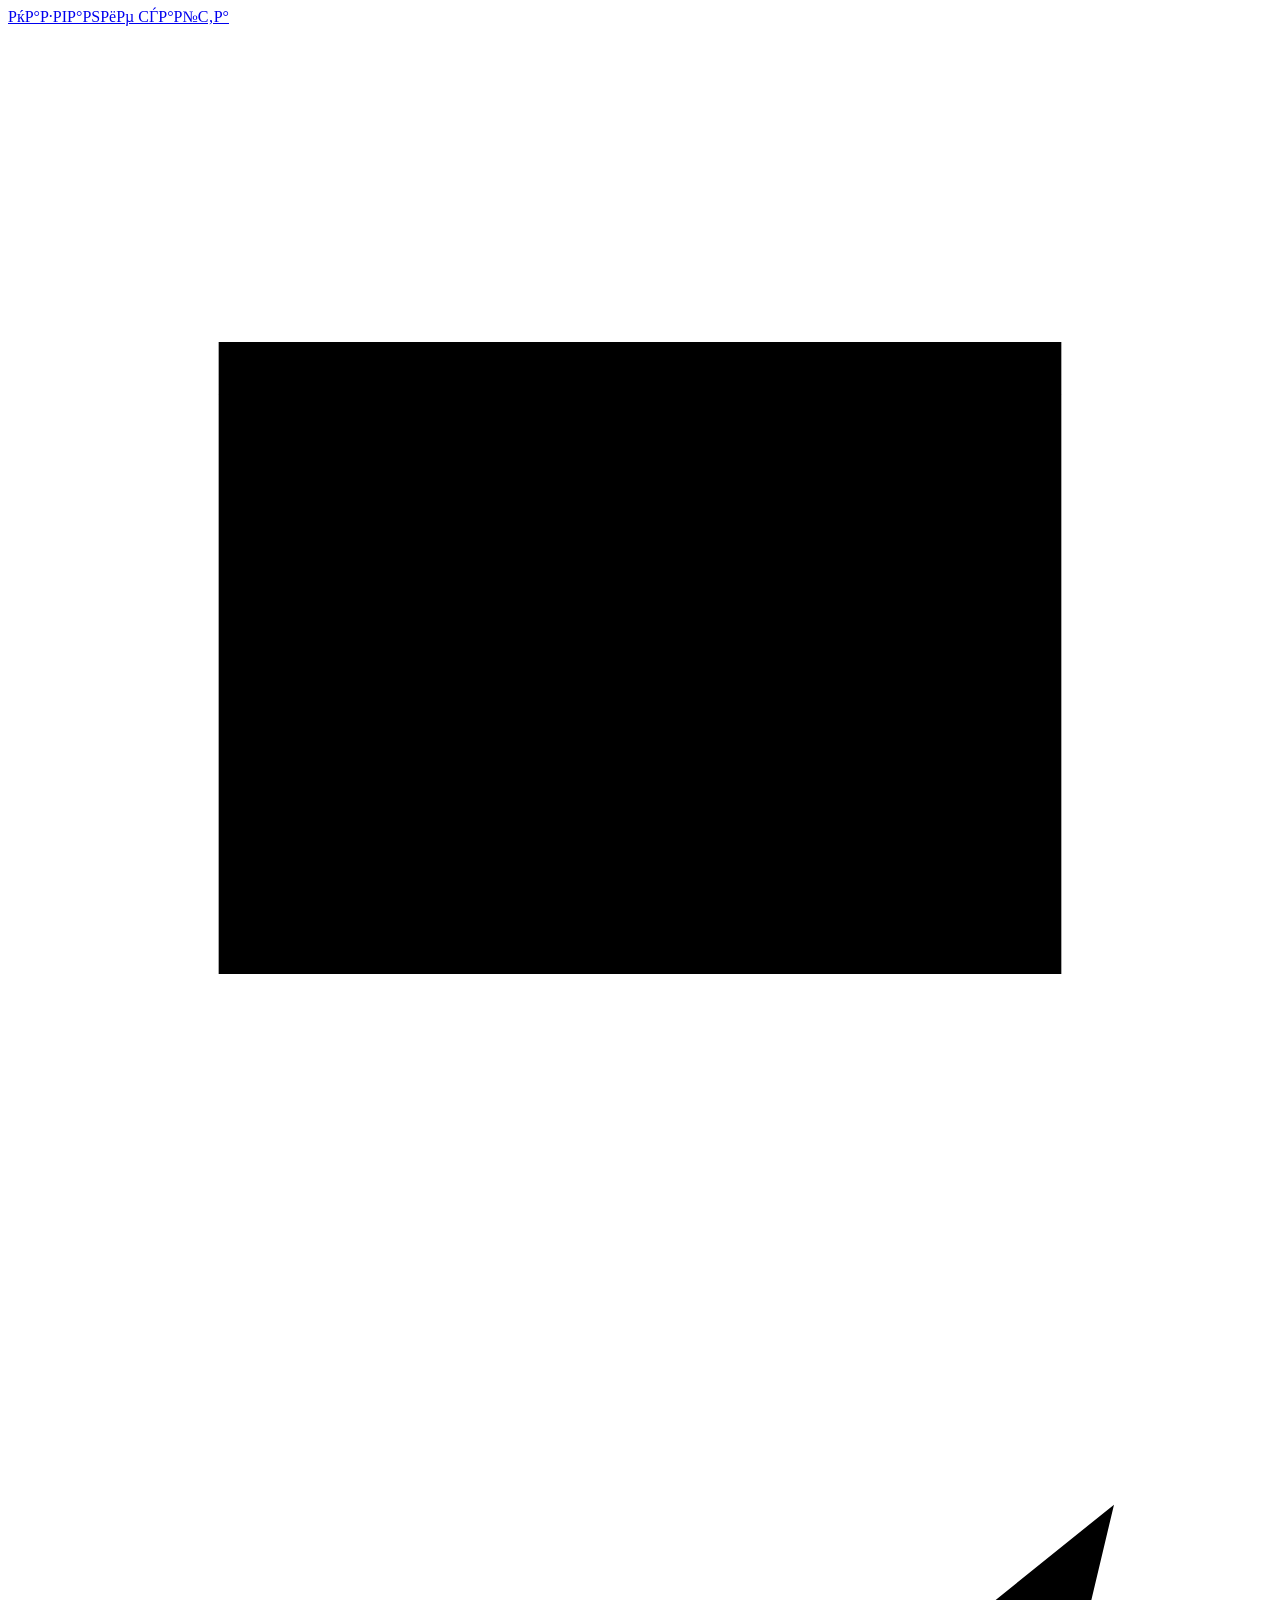
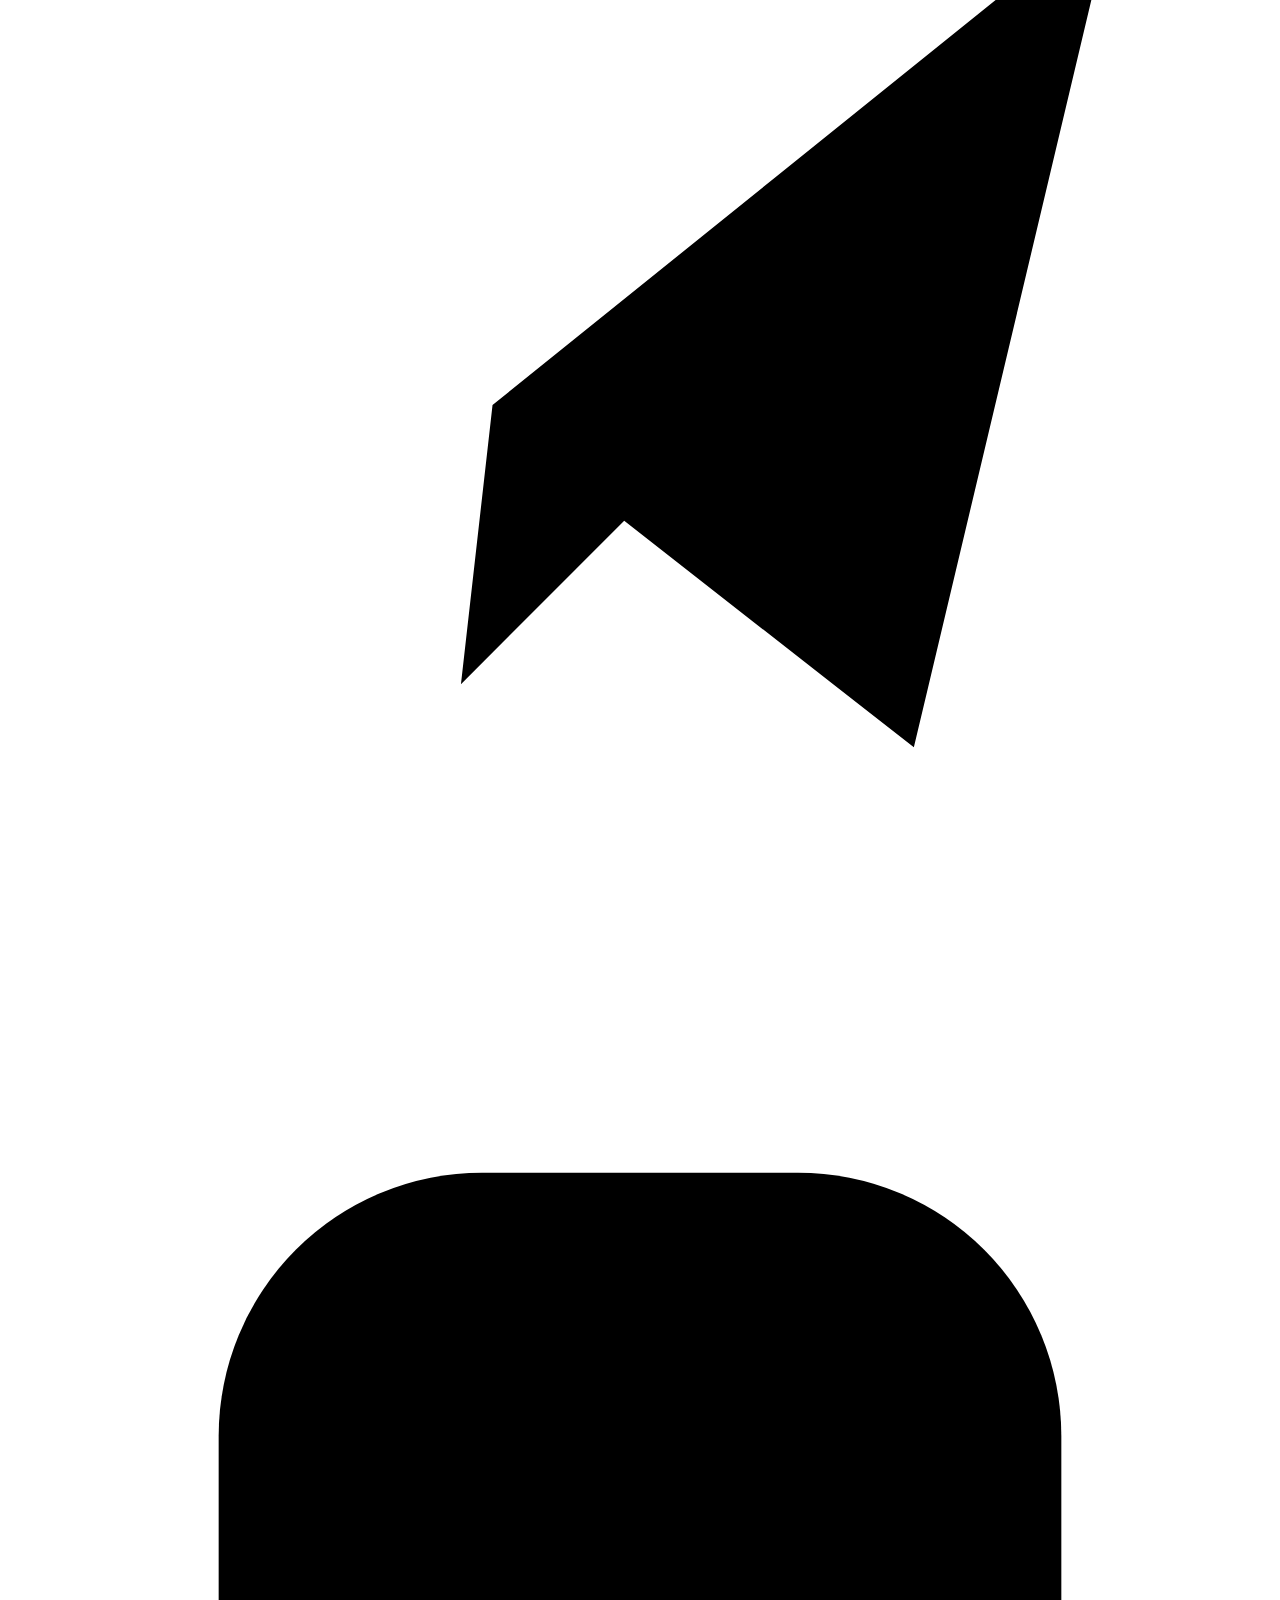
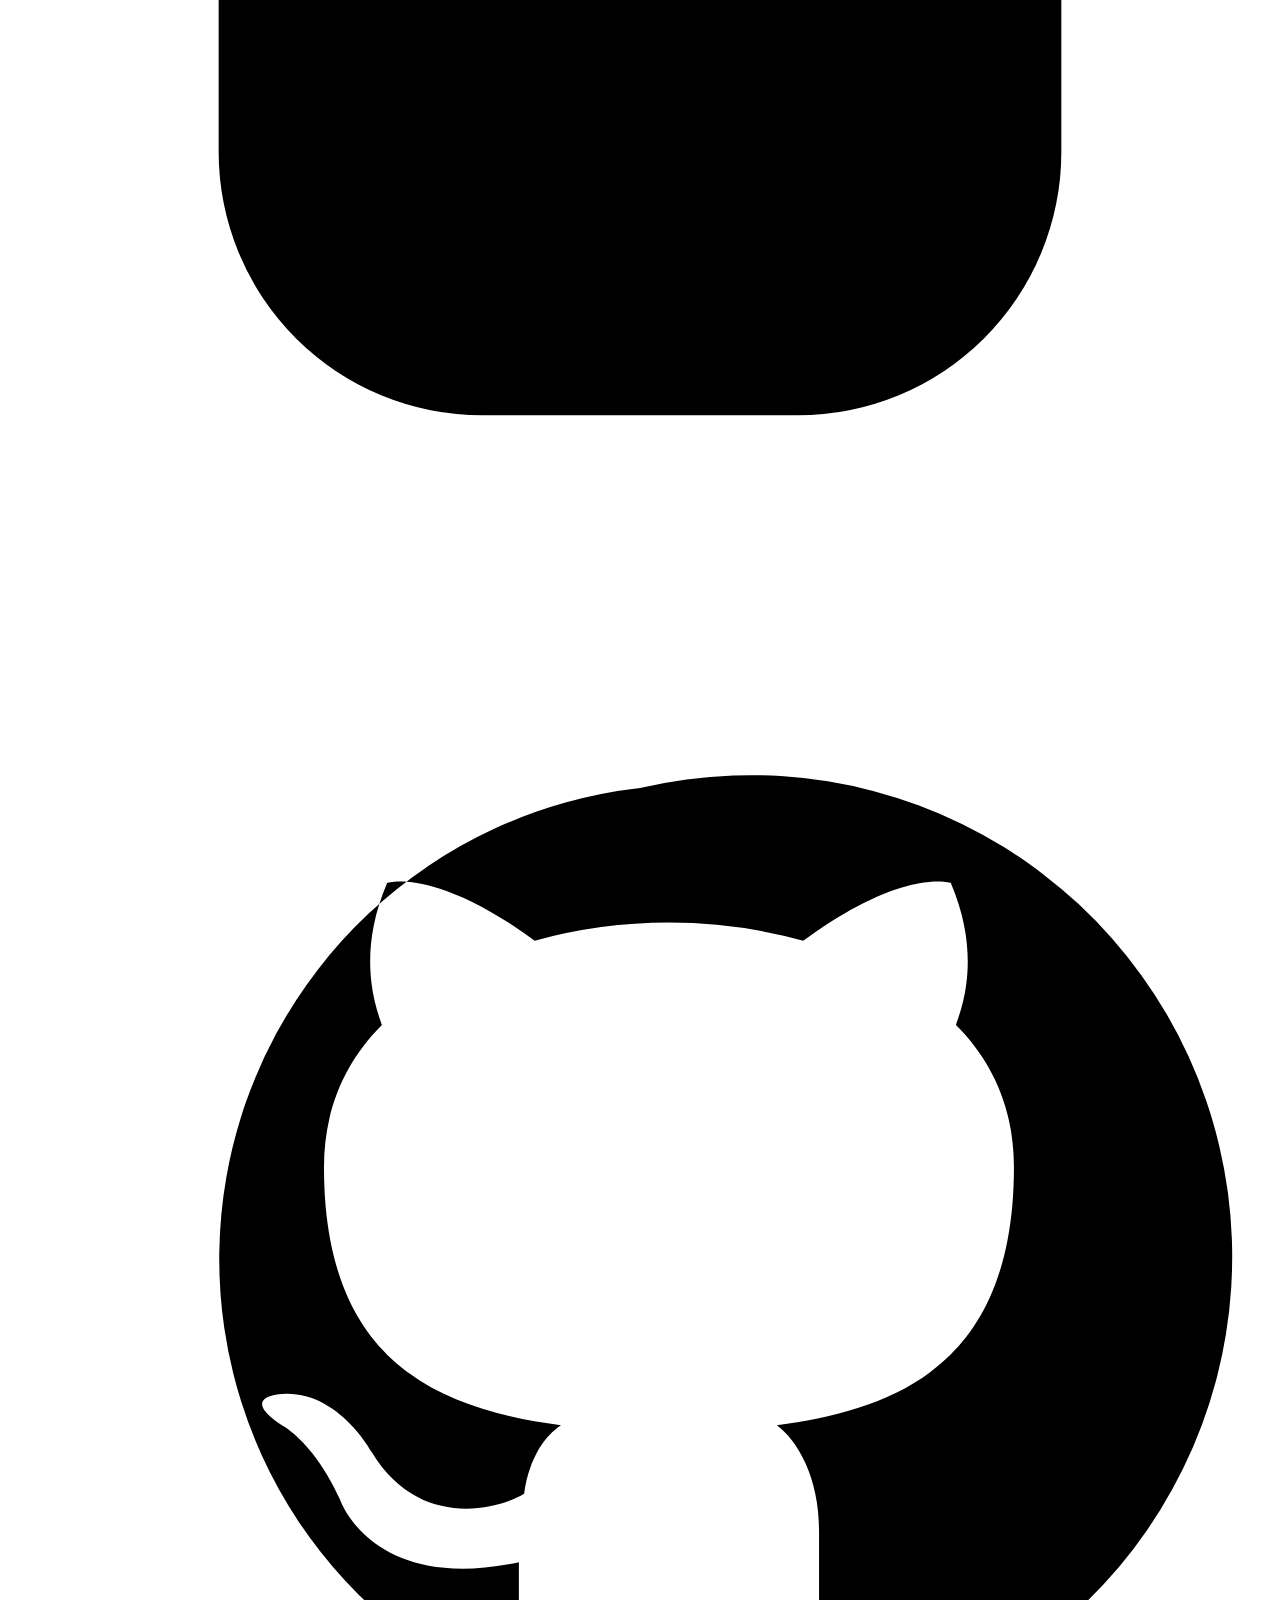
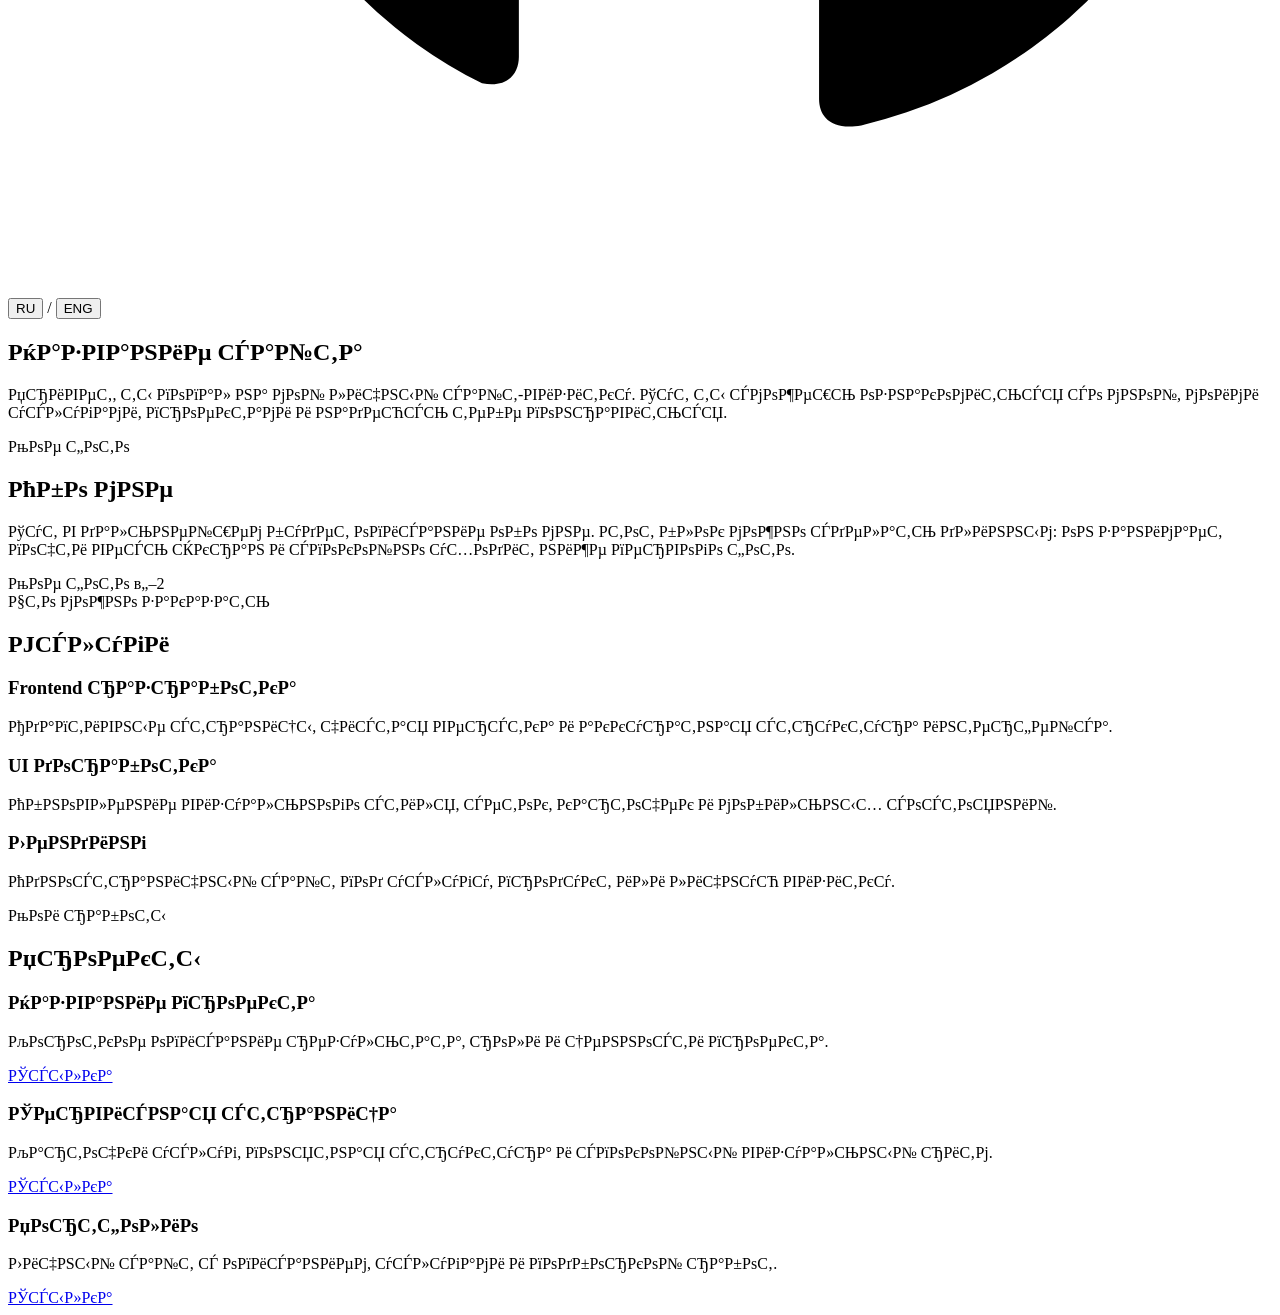
==== app/templates/index.html @ 8ba648c1 "Start creating frontend" ====
﻿<!doctype html>
<html lang="ru">
  <head>
    <meta charset="UTF-8" />
    <meta name="viewport" content="width=device-width, initial-scale=1.0" />
    <title>РќР°Р·РІР°РЅРёРµ СЃР°Р№С‚Р°</title>
    <link rel="stylesheet" href="/static/css/style.css" />
  </head>
  <body>
    <header class="site-header" aria-label="Р’РµСЂС…РЅСЏСЏ РїР°РЅРµР»СЊ">
      <a class="site-name" href="#intro" data-i18n="brand" aria-label="РќР° РЅР°С‡Р°Р»Рѕ СЃС‚СЂР°РЅРёС†С‹">РќР°Р·РІР°РЅРёРµ СЃР°Р№С‚Р°</a>

      <nav class="social-nav" aria-label="РљРѕРЅС‚Р°РєС‚С‹">
        <a class="social-link" href="mailto:yourmail@gmail.com" aria-label="РџРѕС‡С‚Р°">
          <svg viewBox="0 0 24 24" aria-hidden="true">
            <path d="M4 6h16v12H4z" />
            <path d="m4 7 8 6 8-6" />
          </svg>
        </a>
        <a class="social-link" href="https://t.me/" target="_blank" rel="noreferrer" aria-label="Telegram">
          <svg viewBox="0 0 24 24" aria-hidden="true">
            <path d="m21 4-3.8 16-5.5-4.3-3.1 3.1.6-5.3L21 4Z" />
            <path d="m9.2 13.5 7.4-5.8" />
          </svg>
        </a>
        <a class="social-link" href="https://instagram.com/" target="_blank" rel="noreferrer" aria-label="Instagram">
          <svg viewBox="0 0 24 24" aria-hidden="true">
            <rect x="4" y="4" width="16" height="16" rx="5" />
            <circle cx="12" cy="12" r="3.5" />
            <circle cx="17" cy="7" r="0.8" />
          </svg>
        </a>
        <a class="social-link" href="https://github.com/" target="_blank" rel="noreferrer" aria-label="GitHub">
          <svg viewBox="0 0 24 24" aria-hidden="true">
            <path d="M12 3a9 9 0 0 0-3 17c.5.1.7-.2.7-.5v-1.8c-2.8.6-3.4-1.2-3.4-1.2-.5-1.1-1.1-1.4-1.1-1.4-.9-.6.1-.6.1-.6 1 0 1.6 1.1 1.6 1.1.9 1.5 2.4 1.1 2.9.8.1-.7.4-1.1.7-1.3-2.2-.3-4.5-1.1-4.5-4.9 0-1.1.4-2 1.1-2.7-.1-.3-.5-1.3.1-2.7 0 0 .9-.3 2.8 1.1a9.6 9.6 0 0 1 5.1 0c1.9-1.4 2.8-1.1 2.8-1.1.6 1.4.2 2.4.1 2.7.7.7 1.1 1.6 1.1 2.7 0 3.8-2.3 4.6-4.5 4.9.4.3.8 1 .8 2v3.2c0 .3.2.6.8.5A9 9 0 0 0 12 3Z" />
          </svg>
        </a>
      </nav>

      <div class="lang-switcher" aria-label="РџРµСЂРµРєР»СЋС‡Р°С‚РµР»СЊ СЏР·С‹РєР°">
        <button class="lang-button is-active" type="button" data-lang="ru">RU</button>
        <span aria-hidden="true">/</span>
        <button class="lang-button" type="button" data-lang="en">ENG</button>
      </div>
    </header>

    <main>
      <section class="intro-section" id="intro">
        <div class="intro-inner">
          <h1 class="intro-title" data-i18n="brand">РќР°Р·РІР°РЅРёРµ СЃР°Р№С‚Р°</h1>
          <p class="intro-text" data-i18n="introText">
            РџСЂРёРІРµС‚, С‚С‹ РїРѕРїР°Р» РЅР° РјРѕР№ Р»РёС‡РЅС‹Р№ СЃР°Р№С‚-РІРёР·РёС‚РєСѓ. РўСѓС‚ С‚С‹ СЃРјРѕР¶РµС€СЊ РѕР·РЅР°РєРѕРјРёС‚СЊСЃСЏ СЃРѕ РјРЅРѕР№,
            РјРѕРёРјРё СѓСЃР»СѓРіР°РјРё, РїСЂРѕРµРєС‚Р°РјРё Рё РЅР°РґРµСЋСЃСЊ С‚РµР±Рµ РїРѕРЅСЂР°РІРёС‚СЊСЃСЏ.
          </p>
        </div>
      </section>

      <section class="about-section" id="about">
        <div class="photo-panel photo-panel-primary">
          <span data-i18n="photoOne">РњРѕРµ С„РѕС‚Рѕ</span>
        </div>

        <article class="about-copy">
          <h2 data-i18n="aboutTitle">РћР±Рѕ РјРЅРµ</h2>
          <p data-i18n="aboutText">РўСѓС‚ РІ РґР°Р»СЊРЅРµР№С€РµРј Р±СѓРґРµС‚ РѕРїРёСЃР°РЅРёРµ РѕР±Рѕ РјРЅРµ. Р­С‚РѕС‚ Р±Р»РѕРє РјРѕР¶РЅРѕ СЃРґРµР»Р°С‚СЊ РґР»РёРЅРЅС‹Рј: РѕРЅ Р·Р°РЅРёРјР°РµС‚ РїРѕС‡С‚Рё РІРµСЃСЊ СЌРєСЂР°РЅ Рё СЃРїРѕРєРѕР№РЅРѕ СѓС…РѕРґРёС‚ РЅРёР¶Рµ РїРµСЂРІРѕРіРѕ С„РѕС‚Рѕ.</p>
        </article>

        <div class="photo-panel photo-panel-secondary">
          <span data-i18n="photoTwo">РњРѕРµ С„РѕС‚Рѕ в„–2</span>
        </div>
      </section>

      <section class="work-section" id="services">
        <div class="section-heading">
          <span data-i18n="servicesKicker">Р§С‚Рѕ РјРѕР¶РЅРѕ Р·Р°РєР°Р·Р°С‚СЊ</span>
          <h2 data-i18n="servicesTitle">РЈСЃР»СѓРіРё</h2>
        </div>

        <div class="soft-grid">
          <article class="soft-card">
            <h3 data-i18n="serviceOneTitle">Frontend СЂР°Р·СЂР°Р±РѕС‚РєР°</h3>
            <p data-i18n="serviceOneText">РђРґР°РїС‚РёРІРЅС‹Рµ СЃС‚СЂР°РЅРёС†С‹, С‡РёСЃС‚Р°СЏ РІРµСЂСЃС‚РєР° Рё Р°РєРєСѓСЂР°С‚РЅР°СЏ СЃС‚СЂСѓРєС‚СѓСЂР° РёРЅС‚РµСЂС„РµР№СЃР°.</p>
          </article>
          <article class="soft-card">
            <h3 data-i18n="serviceTwoTitle">UI РґРѕСЂР°Р±РѕС‚РєР°</h3>
            <p data-i18n="serviceTwoText">РћР±РЅРѕРІР»РµРЅРёРµ РІРёР·СѓР°Р»СЊРЅРѕРіРѕ СЃС‚РёР»СЏ, СЃРµС‚РѕРє, РєР°СЂС‚РѕС‡РµРє Рё РјРѕР±РёР»СЊРЅС‹С… СЃРѕСЃС‚РѕСЏРЅРёР№.</p>
          </article>
          <article class="soft-card">
            <h3 data-i18n="serviceThreeTitle">Р›РµРЅРґРёРЅРі</h3>
            <p data-i18n="serviceThreeText">РћРґРЅРѕСЃС‚СЂР°РЅРёС‡РЅС‹Р№ СЃР°Р№С‚ РїРѕРґ СѓСЃР»СѓРіСѓ, РїСЂРѕРґСѓРєС‚ РёР»Рё Р»РёС‡РЅСѓСЋ РІРёР·РёС‚РєСѓ.</p>
          </article>
        </div>
      </section>

      <section class="work-section" id="projects">
        <div class="section-heading">
          <span data-i18n="projectsKicker">РњРѕРё СЂР°Р±РѕС‚С‹</span>
          <h2 data-i18n="projectsTitle">РџСЂРѕРµРєС‚С‹</h2>
        </div>

        <div class="soft-grid projects-grid">
          <article class="soft-card project-card">
            <h3 data-i18n="projectOneTitle">РќР°Р·РІР°РЅРёРµ РїСЂРѕРµРєС‚Р°</h3>
            <p data-i18n="projectOneText">РљРѕСЂРѕС‚РєРѕРµ РѕРїРёСЃР°РЅРёРµ СЂРµР·СѓР»СЊС‚Р°С‚Р°, СЂРѕР»Рё Рё С†РµРЅРЅРѕСЃС‚Рё РїСЂРѕРµРєС‚Р°.</p>
            <a href="#" data-i18n="projectLink">РЎСЃС‹Р»РєР°</a>
          </article>
          <article class="soft-card project-card">
            <h3 data-i18n="projectTwoTitle">РЎРµСЂРІРёСЃРЅР°СЏ СЃС‚СЂР°РЅРёС†Р°</h3>
            <p data-i18n="projectTwoText">РљР°СЂС‚РѕС‡РєРё СѓСЃР»СѓРі, РїРѕРЅСЏС‚РЅР°СЏ СЃС‚СЂСѓРєС‚СѓСЂР° Рё СЃРїРѕРєРѕР№РЅС‹Р№ РІРёР·СѓР°Р»СЊРЅС‹Р№ СЂРёС‚Рј.</p>
            <a href="#" data-i18n="projectLink">РЎСЃС‹Р»РєР°</a>
          </article>
          <article class="soft-card project-card">
            <h3 data-i18n="projectThreeTitle">РџРѕСЂС‚С„РѕР»РёРѕ</h3>
            <p data-i18n="projectThreeText">Р›РёС‡РЅС‹Р№ СЃР°Р№С‚ СЃ РѕРїРёСЃР°РЅРёРµРј, СѓСЃР»СѓРіР°РјРё Рё РїРѕРґР±РѕСЂРєРѕР№ СЂР°Р±РѕС‚.</p>
            <a href="#" data-i18n="projectLink">РЎСЃС‹Р»РєР°</a>
          </article>
        </div>
      </section>
    </main>

    <script src="/static/js/main.js"></script>
  </body>
</html>
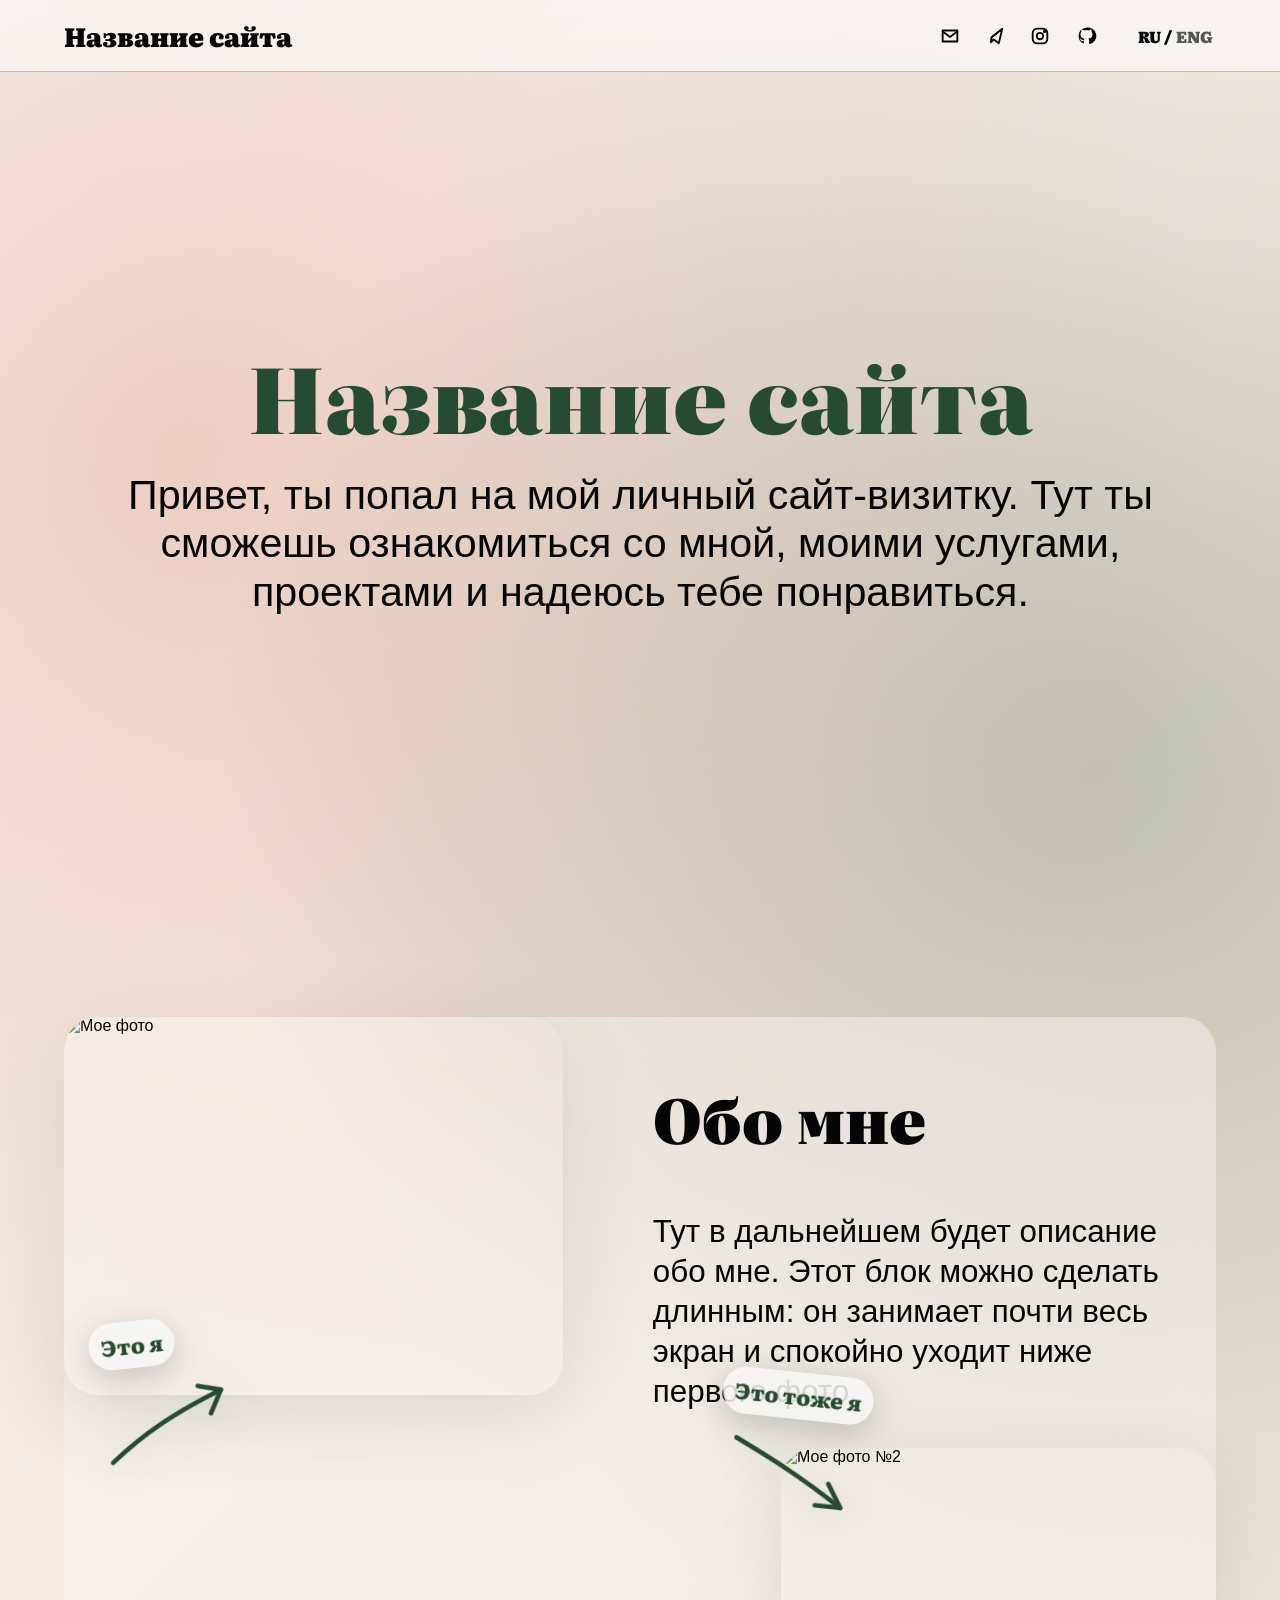
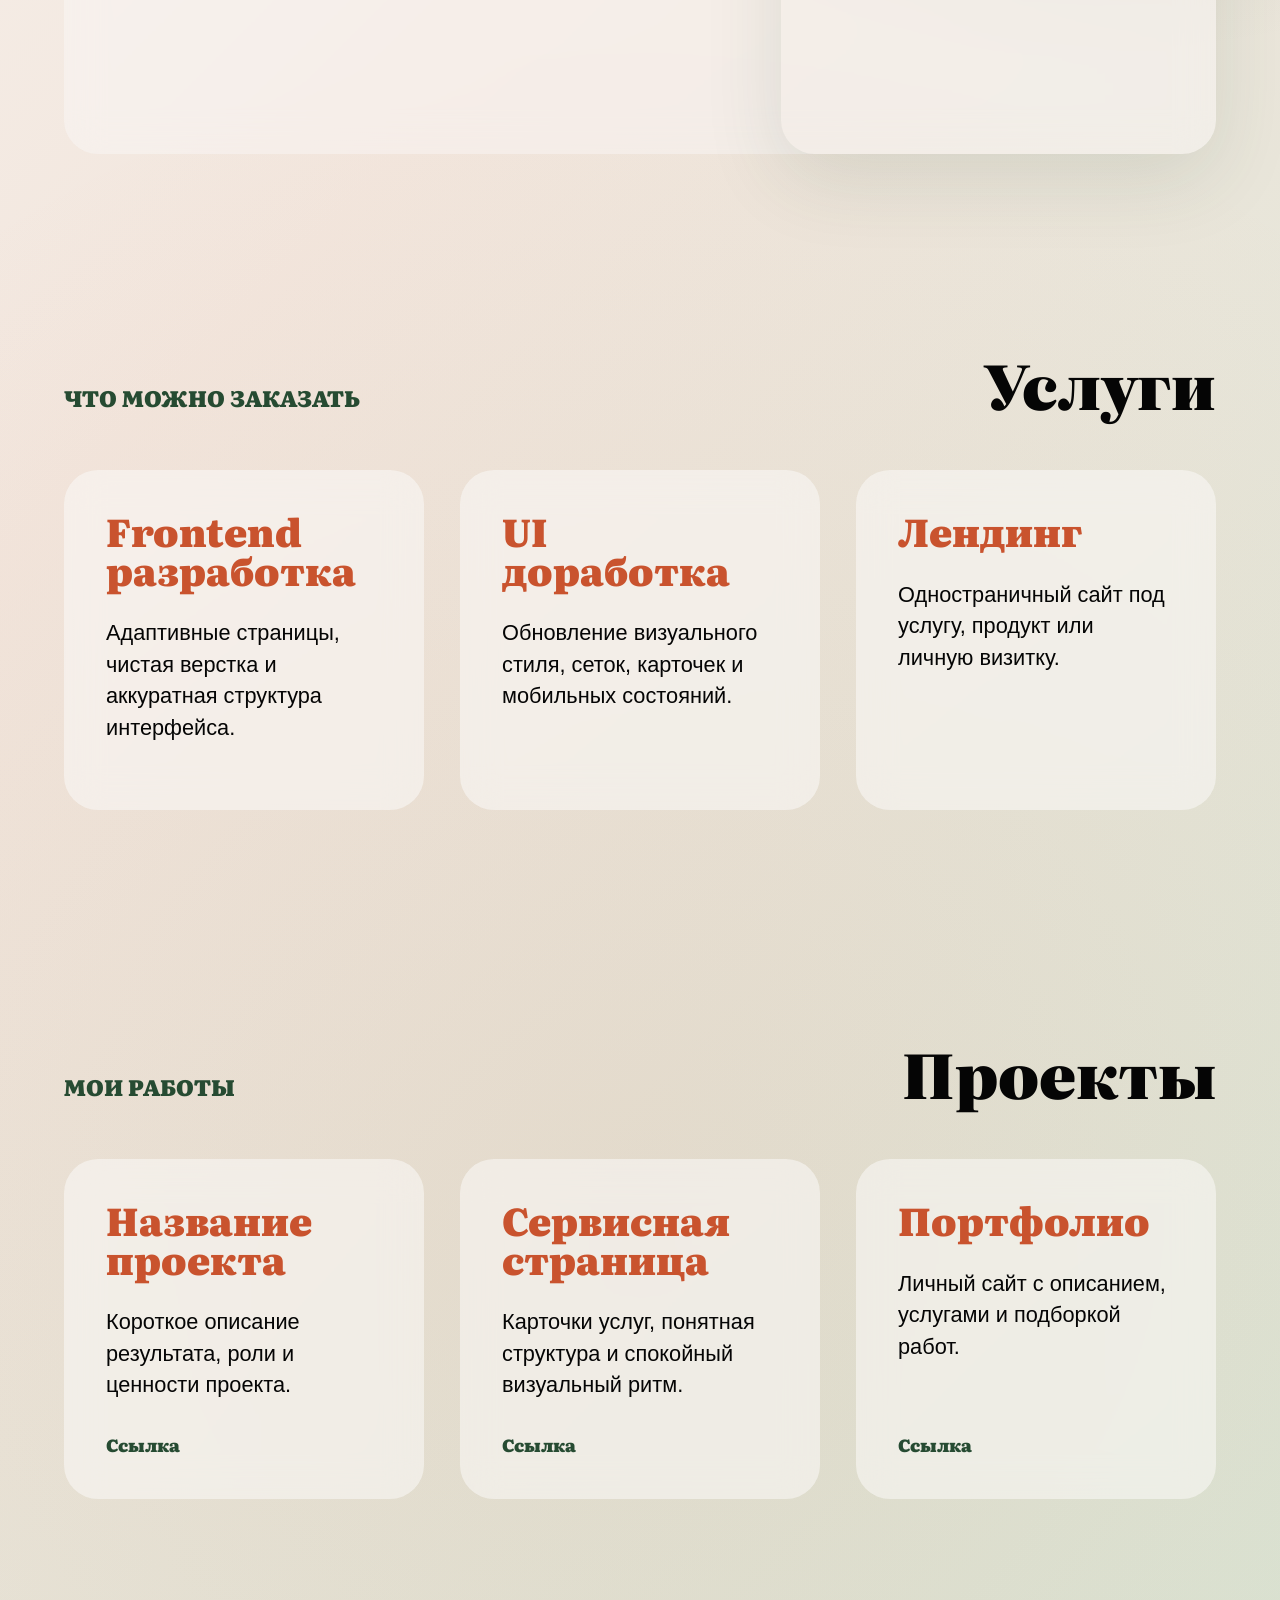
==== commit f27f274a: "create second part of frontend" ====
--- a/app/templates/index.html
+++ b/app/templates/index.html
@@ -3,41 +3,48 @@
   <head>
     <meta charset="UTF-8" />
     <meta name="viewport" content="width=device-width, initial-scale=1.0" />
-    <title>РќР°Р·РІР°РЅРёРµ СЃР°Р№С‚Р°</title>
-    <link rel="stylesheet" href="/static/css/style.css" />
+    <title>Название сайта</title>
+    <link rel="preconnect" href="https://fonts.googleapis.com" />
+    <link rel="preconnect" href="https://fonts.gstatic.com" crossorigin />
+    <link
+      href="https://fonts.googleapis.com/css2?family=Literata:opsz,wght@7..72,600;7..72,700;7..72,800&family=Manrope:wght@400;500;600;700&display=swap"
+      rel="stylesheet"
+    />
+    <link rel="stylesheet" href="../static/css/style.css?v=13" />
   </head>
   <body>
-    <header class="site-header" aria-label="Р’РµСЂС…РЅСЏСЏ РїР°РЅРµР»СЊ">
-      <a class="site-name" href="#intro" data-i18n="brand" aria-label="РќР° РЅР°С‡Р°Р»Рѕ СЃС‚СЂР°РЅРёС†С‹">РќР°Р·РІР°РЅРёРµ СЃР°Р№С‚Р°</a>
+    <header class="site-header" aria-label="Верхняя панель">
+      <a class="site-name" href="#intro" data-i18n="brand" aria-label="На начало страницы">Название сайта</a>
 
-      <nav class="social-nav" aria-label="РљРѕРЅС‚Р°РєС‚С‹">
-        <a class="social-link" href="mailto:yourmail@gmail.com" aria-label="РџРѕС‡С‚Р°">
+      <nav class="social-nav" aria-label="Контакты">
+        <button class="social-link email-trigger" type="button" data-email="r.bondar29@gmail.com" aria-label="Показать почту">
           <svg viewBox="0 0 24 24" aria-hidden="true">
             <path d="M4 6h16v12H4z" />
             <path d="m4 7 8 6 8-6" />
           </svg>
-        </a>
-        <a class="social-link" href="https://t.me/" target="_blank" rel="noreferrer" aria-label="Telegram">
+          <span class="email-popover" role="status" aria-live="polite">r.bondar29@gmail.com</span>
+        </button>
+        <a class="social-link" href="https://t.me/Dayyaog" target="_blank" rel="noreferrer" aria-label="Telegram">
           <svg viewBox="0 0 24 24" aria-hidden="true">
             <path d="m21 4-3.8 16-5.5-4.3-3.1 3.1.6-5.3L21 4Z" />
             <path d="m9.2 13.5 7.4-5.8" />
           </svg>
         </a>
-        <a class="social-link" href="https://instagram.com/" target="_blank" rel="noreferrer" aria-label="Instagram">
+        <a class="social-link" href="https://www.instagram.com/dayyaog/" target="_blank" rel="noreferrer" aria-label="Instagram">
           <svg viewBox="0 0 24 24" aria-hidden="true">
             <rect x="4" y="4" width="16" height="16" rx="5" />
             <circle cx="12" cy="12" r="3.5" />
             <circle cx="17" cy="7" r="0.8" />
           </svg>
         </a>
-        <a class="social-link" href="https://github.com/" target="_blank" rel="noreferrer" aria-label="GitHub">
+        <a class="social-link" href="https://github.com/Cloudy32" target="_blank" rel="noreferrer" aria-label="GitHub">
           <svg viewBox="0 0 24 24" aria-hidden="true">
             <path d="M12 3a9 9 0 0 0-3 17c.5.1.7-.2.7-.5v-1.8c-2.8.6-3.4-1.2-3.4-1.2-.5-1.1-1.1-1.4-1.1-1.4-.9-.6.1-.6.1-.6 1 0 1.6 1.1 1.6 1.1.9 1.5 2.4 1.1 2.9.8.1-.7.4-1.1.7-1.3-2.2-.3-4.5-1.1-4.5-4.9 0-1.1.4-2 1.1-2.7-.1-.3-.5-1.3.1-2.7 0 0 .9-.3 2.8 1.1a9.6 9.6 0 0 1 5.1 0c1.9-1.4 2.8-1.1 2.8-1.1.6 1.4.2 2.4.1 2.7.7.7 1.1 1.6 1.1 2.7 0 3.8-2.3 4.6-4.5 4.9.4.3.8 1 .8 2v3.2c0 .3.2.6.8.5A9 9 0 0 0 12 3Z" />
           </svg>
         </a>
       </nav>
 
-      <div class="lang-switcher" aria-label="РџРµСЂРµРєР»СЋС‡Р°С‚РµР»СЊ СЏР·С‹РєР°">
+      <div class="lang-switcher" aria-label="Переключатель языка">
         <button class="lang-button is-active" type="button" data-lang="ru">RU</button>
         <span aria-hidden="true">/</span>
         <button class="lang-button" type="button" data-lang="en">ENG</button>
@@ -47,78 +54,96 @@
     <main>
       <section class="intro-section" id="intro">
         <div class="intro-inner">
-          <h1 class="intro-title" data-i18n="brand">РќР°Р·РІР°РЅРёРµ СЃР°Р№С‚Р°</h1>
+          <h1 class="intro-title" data-i18n="brand">Название сайта</h1>
           <p class="intro-text" data-i18n="introText">
-            РџСЂРёРІРµС‚, С‚С‹ РїРѕРїР°Р» РЅР° РјРѕР№ Р»РёС‡РЅС‹Р№ СЃР°Р№С‚-РІРёР·РёС‚РєСѓ. РўСѓС‚ С‚С‹ СЃРјРѕР¶РµС€СЊ РѕР·РЅР°РєРѕРјРёС‚СЊСЃСЏ СЃРѕ РјРЅРѕР№,
-            РјРѕРёРјРё СѓСЃР»СѓРіР°РјРё, РїСЂРѕРµРєС‚Р°РјРё Рё РЅР°РґРµСЋСЃСЊ С‚РµР±Рµ РїРѕРЅСЂР°РІРёС‚СЊСЃСЏ.
+            Привет, ты попал на мой личный сайт-визитку. Тут ты сможешь ознакомиться со мной,
+            моими услугами, проектами и надеюсь тебе понравиться.
           </p>
         </div>
       </section>
 
       <section class="about-section" id="about">
-        <div class="photo-panel photo-panel-primary">
-          <span data-i18n="photoOne">РњРѕРµ С„РѕС‚Рѕ</span>
+        <div class="photo-panel photo-panel-primary reveal-from-left">
+          <img src="../static/images/profile/my_photo_1.jpg" alt="Мое фото" />
+          <div class="photo-callout photo-callout-left" aria-hidden="true">
+            <span>Это я</span>
+            <svg viewBox="0 0 150 100">
+              <path d="M18 84C52 58 82 42 130 24" />
+              <path d="M130 24 108 18" />
+              <path d="M130 24 118 46" />
+            </svg>
+          </div>
         </div>
 
-        <article class="about-copy">
-          <h2 data-i18n="aboutTitle">РћР±Рѕ РјРЅРµ</h2>
-          <p data-i18n="aboutText">РўСѓС‚ РІ РґР°Р»СЊРЅРµР№С€РµРј Р±СѓРґРµС‚ РѕРїРёСЃР°РЅРёРµ РѕР±Рѕ РјРЅРµ. Р­С‚РѕС‚ Р±Р»РѕРє РјРѕР¶РЅРѕ СЃРґРµР»Р°С‚СЊ РґР»РёРЅРЅС‹Рј: РѕРЅ Р·Р°РЅРёРјР°РµС‚ РїРѕС‡С‚Рё РІРµСЃСЊ СЌРєСЂР°РЅ Рё СЃРїРѕРєРѕР№РЅРѕ СѓС…РѕРґРёС‚ РЅРёР¶Рµ РїРµСЂРІРѕРіРѕ С„РѕС‚Рѕ.</p>
+        <article class="about-copy reveal-from-right">
+          <h2 data-i18n="aboutTitle">Обо мне</h2>
+          <p data-i18n="aboutText">Тут в дальнейшем будет описание обо мне. Этот блок можно сделать длинным: он занимает почти весь экран и спокойно уходит ниже первого фото.</p>
         </article>
 
-        <div class="photo-panel photo-panel-secondary">
-          <span data-i18n="photoTwo">РњРѕРµ С„РѕС‚Рѕ в„–2</span>
+        <div class="photo-panel photo-panel-secondary reveal-from-left">
+          <img src="../static/images/profile/my_photo_2.jpg" alt="Мое фото №2" />
+          <div class="photo-callout photo-callout-right" aria-hidden="true">
+            <span>Это тоже я</span>
+            <svg viewBox="0 0 150 100">
+              <path d="M18 18C52 34 82 48 126 76" />
+              <path d="M126 76 101 76" />
+              <path d="M126 76 112 54" />
+            </svg>
+          </div>
         </div>
       </section>
 
       <section class="work-section" id="services">
         <div class="section-heading">
-          <span data-i18n="servicesKicker">Р§С‚Рѕ РјРѕР¶РЅРѕ Р·Р°РєР°Р·Р°С‚СЊ</span>
-          <h2 data-i18n="servicesTitle">РЈСЃР»СѓРіРё</h2>
+          <span data-i18n="servicesKicker">Что можно заказать</span>
+          <h2 data-i18n="servicesTitle">Услуги</h2>
         </div>
 
         <div class="soft-grid">
           <article class="soft-card">
-            <h3 data-i18n="serviceOneTitle">Frontend СЂР°Р·СЂР°Р±РѕС‚РєР°</h3>
-            <p data-i18n="serviceOneText">РђРґР°РїС‚РёРІРЅС‹Рµ СЃС‚СЂР°РЅРёС†С‹, С‡РёСЃС‚Р°СЏ РІРµСЂСЃС‚РєР° Рё Р°РєРєСѓСЂР°С‚РЅР°СЏ СЃС‚СЂСѓРєС‚СѓСЂР° РёРЅС‚РµСЂС„РµР№СЃР°.</p>
+            <h3 data-i18n="serviceOneTitle">Frontend разработка</h3>
+            <p data-i18n="serviceOneText">Адаптивные страницы, чистая верстка и аккуратная структура интерфейса.</p>
           </article>
           <article class="soft-card">
-            <h3 data-i18n="serviceTwoTitle">UI РґРѕСЂР°Р±РѕС‚РєР°</h3>
-            <p data-i18n="serviceTwoText">РћР±РЅРѕРІР»РµРЅРёРµ РІРёР·СѓР°Р»СЊРЅРѕРіРѕ СЃС‚РёР»СЏ, СЃРµС‚РѕРє, РєР°СЂС‚РѕС‡РµРє Рё РјРѕР±РёР»СЊРЅС‹С… СЃРѕСЃС‚РѕСЏРЅРёР№.</p>
+            <h3 data-i18n="serviceTwoTitle">UI доработка</h3>
+            <p data-i18n="serviceTwoText">Обновление визуального стиля, сеток, карточек и мобильных состояний.</p>
           </article>
           <article class="soft-card">
-            <h3 data-i18n="serviceThreeTitle">Р›РµРЅРґРёРЅРі</h3>
-            <p data-i18n="serviceThreeText">РћРґРЅРѕСЃС‚СЂР°РЅРёС‡РЅС‹Р№ СЃР°Р№С‚ РїРѕРґ СѓСЃР»СѓРіСѓ, РїСЂРѕРґСѓРєС‚ РёР»Рё Р»РёС‡РЅСѓСЋ РІРёР·РёС‚РєСѓ.</p>
+            <h3 data-i18n="serviceThreeTitle">Лендинг</h3>
+            <p data-i18n="serviceThreeText">Одностраничный сайт под услугу, продукт или личную визитку.</p>
           </article>
         </div>
       </section>
 
       <section class="work-section" id="projects">
         <div class="section-heading">
-          <span data-i18n="projectsKicker">РњРѕРё СЂР°Р±РѕС‚С‹</span>
-          <h2 data-i18n="projectsTitle">РџСЂРѕРµРєС‚С‹</h2>
+          <span data-i18n="projectsKicker">Мои работы</span>
+          <h2 data-i18n="projectsTitle">Проекты</h2>
         </div>
 
         <div class="soft-grid projects-grid">
           <article class="soft-card project-card">
-            <h3 data-i18n="projectOneTitle">РќР°Р·РІР°РЅРёРµ РїСЂРѕРµРєС‚Р°</h3>
-            <p data-i18n="projectOneText">РљРѕСЂРѕС‚РєРѕРµ РѕРїРёСЃР°РЅРёРµ СЂРµР·СѓР»СЊС‚Р°С‚Р°, СЂРѕР»Рё Рё С†РµРЅРЅРѕСЃС‚Рё РїСЂРѕРµРєС‚Р°.</p>
-            <a href="#" data-i18n="projectLink">РЎСЃС‹Р»РєР°</a>
+            <h3 data-i18n="projectOneTitle">Название проекта</h3>
+            <p data-i18n="projectOneText">Короткое описание результата, роли и ценности проекта.</p>
+            <a href="#" data-i18n="projectLink">Ссылка</a>
           </article>
           <article class="soft-card project-card">
-            <h3 data-i18n="projectTwoTitle">РЎРµСЂРІРёСЃРЅР°СЏ СЃС‚СЂР°РЅРёС†Р°</h3>
-            <p data-i18n="projectTwoText">РљР°СЂС‚РѕС‡РєРё СѓСЃР»СѓРі, РїРѕРЅСЏС‚РЅР°СЏ СЃС‚СЂСѓРєС‚СѓСЂР° Рё СЃРїРѕРєРѕР№РЅС‹Р№ РІРёР·СѓР°Р»СЊРЅС‹Р№ СЂРёС‚Рј.</p>
-            <a href="#" data-i18n="projectLink">РЎСЃС‹Р»РєР°</a>
+            <h3 data-i18n="projectTwoTitle">Сервисная страница</h3>
+            <p data-i18n="projectTwoText">Карточки услуг, понятная структура и спокойный визуальный ритм.</p>
+            <a href="#" data-i18n="projectLink">Ссылка</a>
           </article>
           <article class="soft-card project-card">
-            <h3 data-i18n="projectThreeTitle">РџРѕСЂС‚С„РѕР»РёРѕ</h3>
-            <p data-i18n="projectThreeText">Р›РёС‡РЅС‹Р№ СЃР°Р№С‚ СЃ РѕРїРёСЃР°РЅРёРµРј, СѓСЃР»СѓРіР°РјРё Рё РїРѕРґР±РѕСЂРєРѕР№ СЂР°Р±РѕС‚.</p>
-            <a href="#" data-i18n="projectLink">РЎСЃС‹Р»РєР°</a>
+            <h3 data-i18n="projectThreeTitle">Портфолио</h3>
+            <p data-i18n="projectThreeText">Личный сайт с описанием, услугами и подборкой работ.</p>
+            <a href="#" data-i18n="projectLink">Ссылка</a>
           </article>
         </div>
       </section>
     </main>
 
-    <script src="/static/js/main.js"></script>
+    <script src="../static/js/main.js?v=10"></script>
   </body>
 </html>
 
+
+
--- a/app/static/css/style.css
+++ b/app/static/css/style.css
@@ -0,0 +1,595 @@
+﻿:root {
+  --cream: #faf9f7;
+  --rust: #c9532e;
+  --green: #264b32;
+  --text: #050505;
+  --muted: rgba(5, 5, 5, 0.66);
+  --glass: rgba(250, 249, 247, 0.56);
+}
+
+@font-face {
+  font-family: "Literata";
+  src: local("Literata");
+  font-display: swap;
+}
+
+@font-face {
+  font-family: "Manrope";
+  src: local("Manrope");
+  font-display: swap;
+}
+
+* {
+  box-sizing: border-box;
+}
+
+html {
+  overflow-x: hidden;
+  scroll-behavior: smooth;
+}
+
+body {
+  margin: 0;
+  overflow-x: hidden;
+  min-width: 320px;
+  min-height: 100vh;
+  color: var(--text);
+  background:
+    radial-gradient(circle at 14% 14%, rgba(201, 83, 46, 0.23), transparent 35%),
+    radial-gradient(circle at 86% 24%, rgba(38, 75, 50, 0.25), transparent 33%),
+    radial-gradient(circle at 50% 88%, rgba(201, 83, 46, 0.08), transparent 42%),
+    linear-gradient(135deg, var(--cream) 0%, #f2e6dd 48%, #dae5d5 100%);
+  font-family: "Manrope", "Segoe UI", Arial, sans-serif;
+  font-style: normal;
+  font-weight: 400;
+}
+
+a {
+  color: inherit;
+  text-decoration: none;
+}
+
+button {
+  font: inherit;
+}
+
+.site-header {
+  position: fixed;
+  top: 0;
+  left: 0;
+  right: 0;
+  z-index: 20;
+  display: grid;
+  grid-template-columns: minmax(160px, 1fr) auto auto;
+  gap: clamp(12px, 3vw, 34px);
+  align-items: center;
+  min-height: 72px;
+  padding: 14px clamp(20px, 5vw, 64px);
+  border-bottom: 1px solid rgba(5, 5, 5, 0.22);
+  background: rgba(250, 249, 247, 0.72);
+  backdrop-filter: blur(20px);
+}
+
+.site-name {
+  width: max-content;
+  opacity: 0;
+  transform: translateY(-10px);
+  transition: opacity 220ms ease, transform 220ms ease;
+  font-size: clamp(1.15rem, 2.1vw, 1.65rem);
+  font-family: "Literata", Georgia, "Times New Roman", serif;
+  font-style: normal;
+  font-weight: 900;
+}
+
+.site-header.is-scrolled .site-name {
+  opacity: 1;
+  transform: translateY(0);
+}
+
+.social-nav {
+  display: flex;
+  align-items: center;
+  gap: 16px;
+}
+
+.social-link {
+  position: relative;
+  display: grid;
+  width: 30px;
+  height: 30px;
+  place-items: center;
+  border: 0;
+  color: var(--text);
+  background: transparent;
+  cursor: pointer;
+  transition: color 180ms ease, transform 180ms ease;
+}
+
+.social-link:hover {
+  color: var(--rust);
+  transform: translateY(-2px);
+}
+
+.social-link svg {
+  width: 22px;
+  height: 22px;
+  fill: none;
+  stroke: currentColor;
+  stroke-linecap: round;
+  stroke-linejoin: round;
+  stroke-width: 2;
+}
+
+.social-link[aria-label="GitHub"] svg {
+  fill: currentColor;
+  stroke: none;
+}
+
+.email-popover {
+  position: absolute;
+  top: calc(100% + 12px);
+  left: 50%;
+  width: max-content;
+  max-width: min(280px, 80vw);
+  padding: 9px 13px;
+  border-radius: 999px;
+  color: var(--cream);
+  background: var(--green);
+  font-family: "Manrope", "Segoe UI", Arial, sans-serif;
+  font-size: 0.92rem;
+  font-weight: 600;
+  line-height: 1;
+  opacity: 0;
+  pointer-events: none;
+  transform: translate(-50%, -6px);
+  transition: opacity 180ms ease, transform 180ms ease;
+  white-space: nowrap;
+}
+
+.email-popover::before {
+  position: absolute;
+  bottom: 100%;
+  left: 50%;
+  width: 10px;
+  height: 10px;
+  background: var(--green);
+  content: "";
+  transform: translate(-50%, 50%) rotate(45deg);
+}
+
+.email-trigger.is-open .email-popover,
+.email-trigger:focus-visible .email-popover {
+  opacity: 1;
+  transform: translate(-50%, 0);
+}
+
+.lang-switcher {
+  display: flex;
+  align-items: center;
+  color: var(--text);
+  font-family: "Literata", Georgia, "Times New Roman", serif;
+  font-style: normal;
+  font-size: 1rem;
+  font-weight: 900;
+}
+
+.lang-button {
+  min-height: 32px;
+  padding: 4px 3px;
+  cursor: pointer;
+  border: 0;
+  color: var(--muted);
+  background: transparent;
+  transition: color 180ms ease;
+}
+
+.lang-button:hover,
+.lang-button.is-active {
+  color: var(--text);
+}
+
+.intro-section {
+  display: grid;
+  min-height: 100svh;
+  place-items: center;
+  padding: clamp(110px, 16vh, 150px) clamp(24px, 7vw, 92px) clamp(42px, 8vh, 72px);
+}
+
+.intro-inner {
+  width: min(1500px, 100%);
+  text-align: center;
+  opacity: var(--intro-opacity, 1);
+  transform: translateY(var(--intro-offset, 0));
+  transition: opacity 180ms linear, transform 180ms linear;
+  will-change: opacity, transform;
+}
+
+.intro-title {
+  margin: 0 0 clamp(16px, 2.7vw, 34px);
+  color: var(--green);
+  font-size: clamp(2.7rem, 7vw, 6.5rem);
+  font-family: "Literata", Georgia, "Times New Roman", serif;
+  font-style: normal;
+  line-height: 0.9;
+  font-weight: 900;
+  opacity: 0;
+  transform: translateY(54px);
+  animation: float-up 900ms cubic-bezier(0.18, 0.84, 0.24, 1) 120ms forwards;
+}
+
+.intro-text {
+  margin: 0 auto;
+  width: min(100%, 1480px);
+  max-width: none;
+  font-size: clamp(1.55rem, 3.22vw, 3.55rem);
+  font-family: "Manrope", "Segoe UI", Arial, sans-serif;
+  font-style: normal;
+  font-weight: 400;
+  line-height: 1.18;
+  letter-spacing: 0;
+  opacity: 0;
+  transform: translateY(62px);
+  animation: float-up 1000ms cubic-bezier(0.18, 0.84, 0.24, 1) 280ms forwards;
+}
+
+.about-section {
+  position: relative;
+  display: block;
+  min-height: 100vh;
+  padding: clamp(104px, 13vh, 136px) clamp(20px, 5vw, 64px) clamp(44px, 7vw, 84px);
+}
+
+.photo-panel,
+.about-copy {
+  border-radius: 34px;
+  background: transparent;
+}
+
+.photo-panel {
+  position: relative;
+  display: grid;
+  place-items: center;
+  min-height: 0;
+  overflow: visible;
+}
+
+.photo-panel-primary {
+  position: absolute;
+  top: clamp(104px, 13vh, 136px);
+  left: clamp(20px, 5vw, 64px);
+  z-index: 2;
+  width: min(39vw, 520px);
+  height: min(42vh, 430px);
+}
+
+.photo-panel-secondary {
+  position: absolute;
+  right: clamp(20px, 5vw, 64px);
+  bottom: clamp(44px, 7vw, 84px);
+  z-index: 2;
+  width: min(34vw, 460px);
+  height: min(34vh, 320px);
+}
+
+.about-copy {
+  display: flex;
+  min-height: calc(100vh - clamp(104px, 13vh, 136px) - clamp(44px, 7vw, 84px));
+  flex-direction: column;
+  justify-content: flex-start;
+  padding:
+    clamp(38px, 5.6vw, 72px)
+    clamp(28px, 4.2vw, 56px)
+    clamp(310px, 38vh, 390px)
+    min(46vw, 590px);
+  border-radius: 34px;
+  background: rgba(250, 249, 247, 0.44);
+  backdrop-filter: blur(18px);
+}
+
+.about-copy h2,
+.section-heading h2 {
+  margin: 0;
+  font-size: clamp(2.4rem, 4.8vw, 4.8rem);
+  font-family: "Literata", Georgia, "Times New Roman", serif;
+  font-style: normal;
+  line-height: 0.96;
+  font-weight: 900;
+}
+
+.about-copy p {
+  max-width: min(880px, 100%);
+  margin: clamp(36px, 5vw, 68px) 0 0;
+  color: var(--text);
+  font-size: clamp(1.35rem, 2.45vw, 2.45rem);
+  font-family: "Manrope", "Segoe UI", Arial, sans-serif;
+  font-style: normal;
+  font-weight: 400;
+  line-height: 1.28;
+}
+
+.photo-panel img {
+  width: 100%;
+  height: 100%;
+  min-height: 0;
+  border-radius: 34px;
+  object-fit: cover;
+  box-shadow: 0 24px 80px rgba(38, 75, 50, 0.12);
+}
+
+.photo-panel-primary img {
+  object-position: center 64%;
+}
+
+.photo-panel-secondary img {
+  object-position: center 18%;
+}
+.photo-callout {
+  position: absolute;
+  z-index: 3;
+  display: grid;
+  gap: 6px;
+  color: var(--green);
+  font-family: "Literata", Georgia, "Times New Roman", serif;
+  font-size: clamp(1rem, 1.7vw, 1.45rem);
+  font-weight: 800;
+  pointer-events: none;
+  filter: drop-shadow(0 8px 18px rgba(38, 75, 50, 0.18));
+}
+
+.photo-callout span {
+  width: max-content;
+  padding: 7px 12px;
+  border-radius: 999px;
+  background: rgba(250, 249, 247, 0.86);
+  box-shadow: 0 10px 30px rgba(5, 5, 5, 0.08);
+}
+
+.photo-callout svg {
+  width: clamp(112px, 12vw, 168px);
+  height: auto;
+  fill: none;
+  stroke: currentColor;
+  stroke-linecap: round;
+  stroke-linejoin: round;
+  stroke-width: 4.5;
+}
+
+.photo-callout-left {
+  left: 24px;
+  right: auto;
+  bottom: -78px;
+  transform: rotate(-6deg);
+}
+
+.photo-callout-left span {
+  justify-self: start;
+  transform: translateX(6px);
+}
+
+.photo-callout-right {
+  left: -64px;
+  top: -76px;
+  transform: rotate(6deg);
+}
+
+.photo-callout-right span {
+  transform: translateX(0);
+}
+
+.work-section {
+  padding: clamp(88px, 13vh, 140px) clamp(20px, 5vw, 64px);
+}
+
+.section-heading {
+  display: flex;
+  align-items: end;
+  justify-content: space-between;
+  gap: 24px;
+  margin-bottom: clamp(32px, 5vw, 56px);
+}
+
+.section-heading span {
+  color: var(--green);
+  font-size: clamp(1rem, 2vw, 1.4rem);
+  font-family: "Literata", Georgia, "Times New Roman", serif;
+  font-style: normal;
+  font-weight: 900;
+  text-transform: uppercase;
+}
+
+.soft-grid {
+  display: grid;
+  grid-template-columns: repeat(3, minmax(0, 1fr));
+  gap: clamp(18px, 3vw, 36px);
+}
+
+.soft-card {
+  min-height: 340px;
+  padding: clamp(26px, 4vw, 42px);
+  border-radius: 34px;
+  background: rgba(250, 249, 247, 0.58);
+  backdrop-filter: blur(18px);
+  transition: background 180ms ease, transform 180ms ease;
+}
+
+.soft-card:hover {
+  background: rgba(250, 249, 247, 0.82);
+  transform: translateY(-5px);
+}
+
+.soft-card h3 {
+  margin: 0 0 28px;
+  color: var(--rust);
+  font-size: clamp(1.6rem, 3vw, 2.6rem);
+  font-family: "Literata", Georgia, "Times New Roman", serif;
+  font-style: normal;
+  line-height: 1;
+  font-weight: 900;
+}
+
+.soft-card p {
+  margin: 0;
+  color: var(--text);
+  font-size: clamp(1.08rem, 1.7vw, 1.45rem);
+  font-family: "Manrope", "Segoe UI", Arial, sans-serif;
+  font-style: normal;
+  font-weight: 400;
+  line-height: 1.45;
+}
+
+.project-card {
+  display: flex;
+  flex-direction: column;
+}
+
+.project-card a {
+  align-self: start;
+  margin-top: auto;
+  padding-top: 28px;
+  color: var(--green);
+  font-size: 1.1rem;
+  font-family: "Literata", Georgia, "Times New Roman", serif;
+  font-style: normal;
+  font-weight: 900;
+}
+
+.reveal-from-left,
+.reveal-from-right {
+  opacity: 0;
+  transition: opacity 850ms ease, transform 850ms cubic-bezier(0.18, 0.84, 0.24, 1);
+  will-change: opacity, transform;
+}
+
+.reveal-from-left {
+  transform: translateX(-86px);
+}
+
+.reveal-from-right {
+  transform: translateX(86px);
+}
+
+.reveal-from-left.is-visible,
+.reveal-from-right.is-visible {
+  opacity: 1;
+  transform: translateX(0);
+}
+
+@keyframes float-up {
+  to {
+    opacity: 1;
+    transform: translateY(0);
+  }
+}
+
+.intro-title.replay-float,
+.intro-text.replay-float {
+  animation: none;
+  opacity: 0;
+}
+
+.intro-title.replay-float {
+  transform: translateY(54px);
+}
+
+.intro-text.replay-float {
+  transform: translateY(62px);
+}
+
+.intro-title.replay-float.is-replaying {
+  animation: float-up 900ms cubic-bezier(0.18, 0.84, 0.24, 1) 0ms forwards;
+}
+
+.intro-text.replay-float.is-replaying {
+  animation: float-up 1000ms cubic-bezier(0.18, 0.84, 0.24, 1) 110ms forwards;
+}
+
+@media (prefers-reduced-motion: reduce) {
+  .intro-title,
+  .intro-text,
+  .reveal-from-left,
+  .reveal-from-right {
+    animation: none;
+    opacity: 1;
+    transform: none;
+    transition: none;
+  }
+}
+
+@media (max-width: 900px) {
+  .site-header {
+    grid-template-columns: 1fr auto;
+  }
+
+  .social-nav {
+    grid-column: 1 / -1;
+    grid-row: 2;
+    justify-content: flex-end;
+  }
+
+  .about-section {
+    display: grid;
+    grid-template-columns: 1fr;
+    gap: 24px;
+  }
+
+  .photo-panel-primary,
+  .photo-panel-secondary {
+    position: relative;
+    inset: auto;
+    width: 100%;
+    height: auto;
+    min-height: 50vh;
+  }
+
+  .about-copy {
+    grid-column: auto;
+    grid-row: auto;
+    min-height: 70vh;
+    padding: clamp(38px, 5.6vw, 72px);
+  }
+
+  .photo-panel-secondary {
+    grid-column: auto;
+    grid-row: auto;
+  }
+
+  .photo-panel {
+    min-height: 50vh;
+  }
+
+  .soft-grid {
+    grid-template-columns: 1fr;
+  }
+
+  .section-heading {
+    display: block;
+  }
+
+  .section-heading h2 {
+    margin-top: 12px;
+  }
+}
+
+@media (max-width: 540px) {
+  .site-header {
+    padding-inline: 16px;
+  }
+
+  .social-nav {
+    gap: 9px;
+  }
+
+  .intro-section,
+  .about-section,
+  .work-section {
+    padding-inline: 16px;
+  }
+
+  .photo-panel {
+    min-height: 42vh;
+  }
+}
+
+
+
+
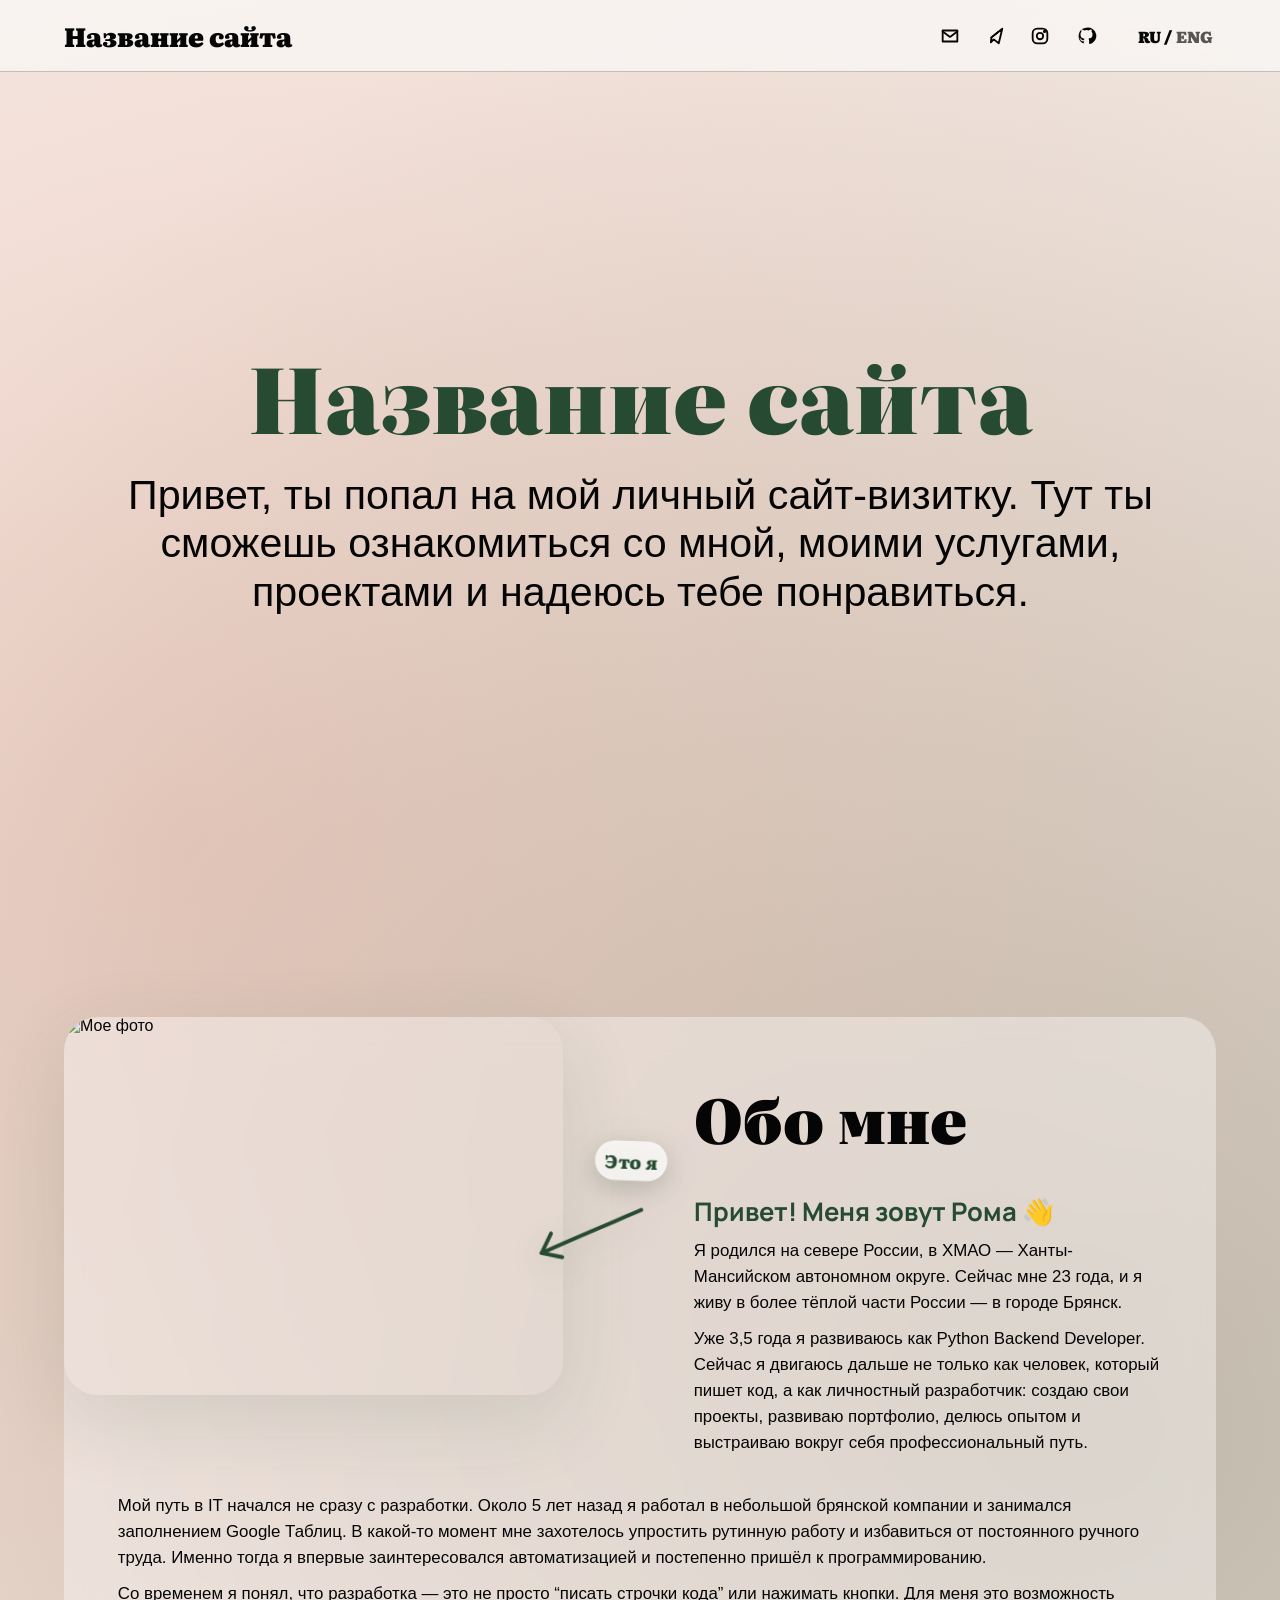
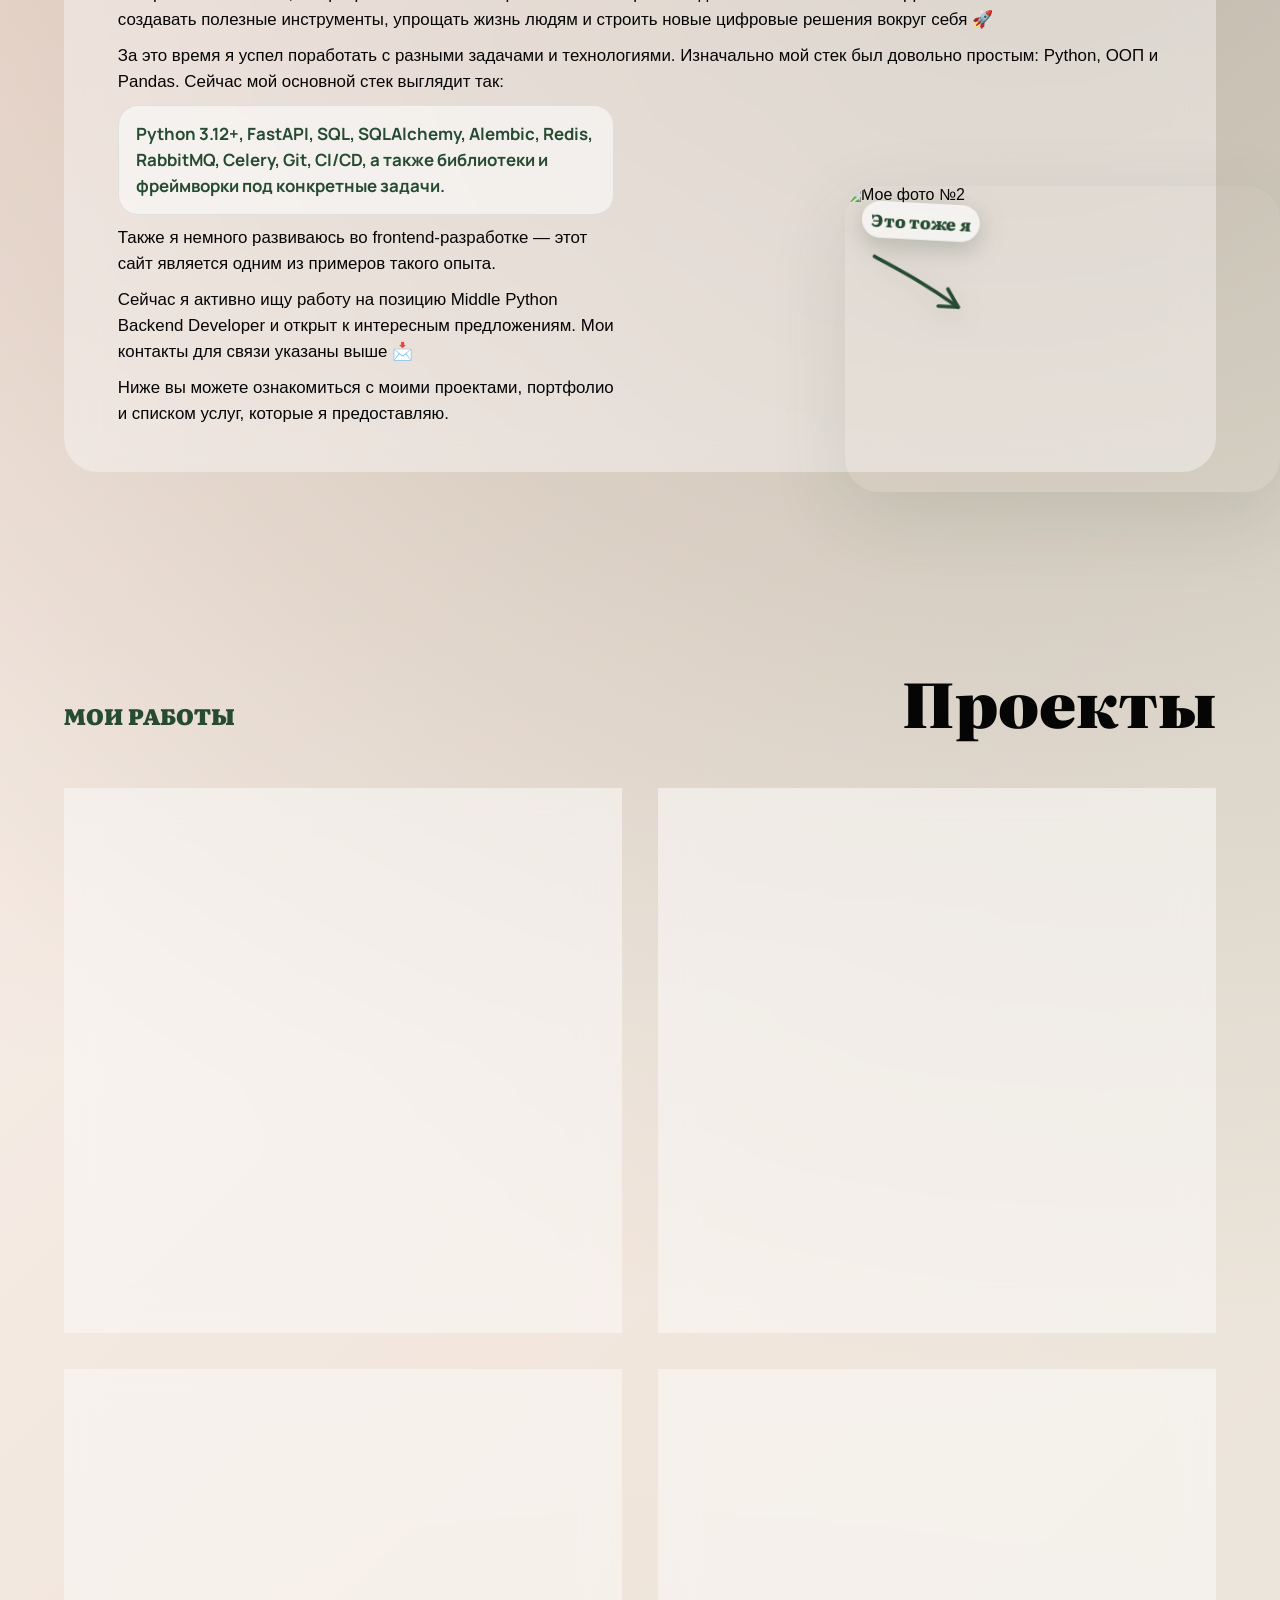
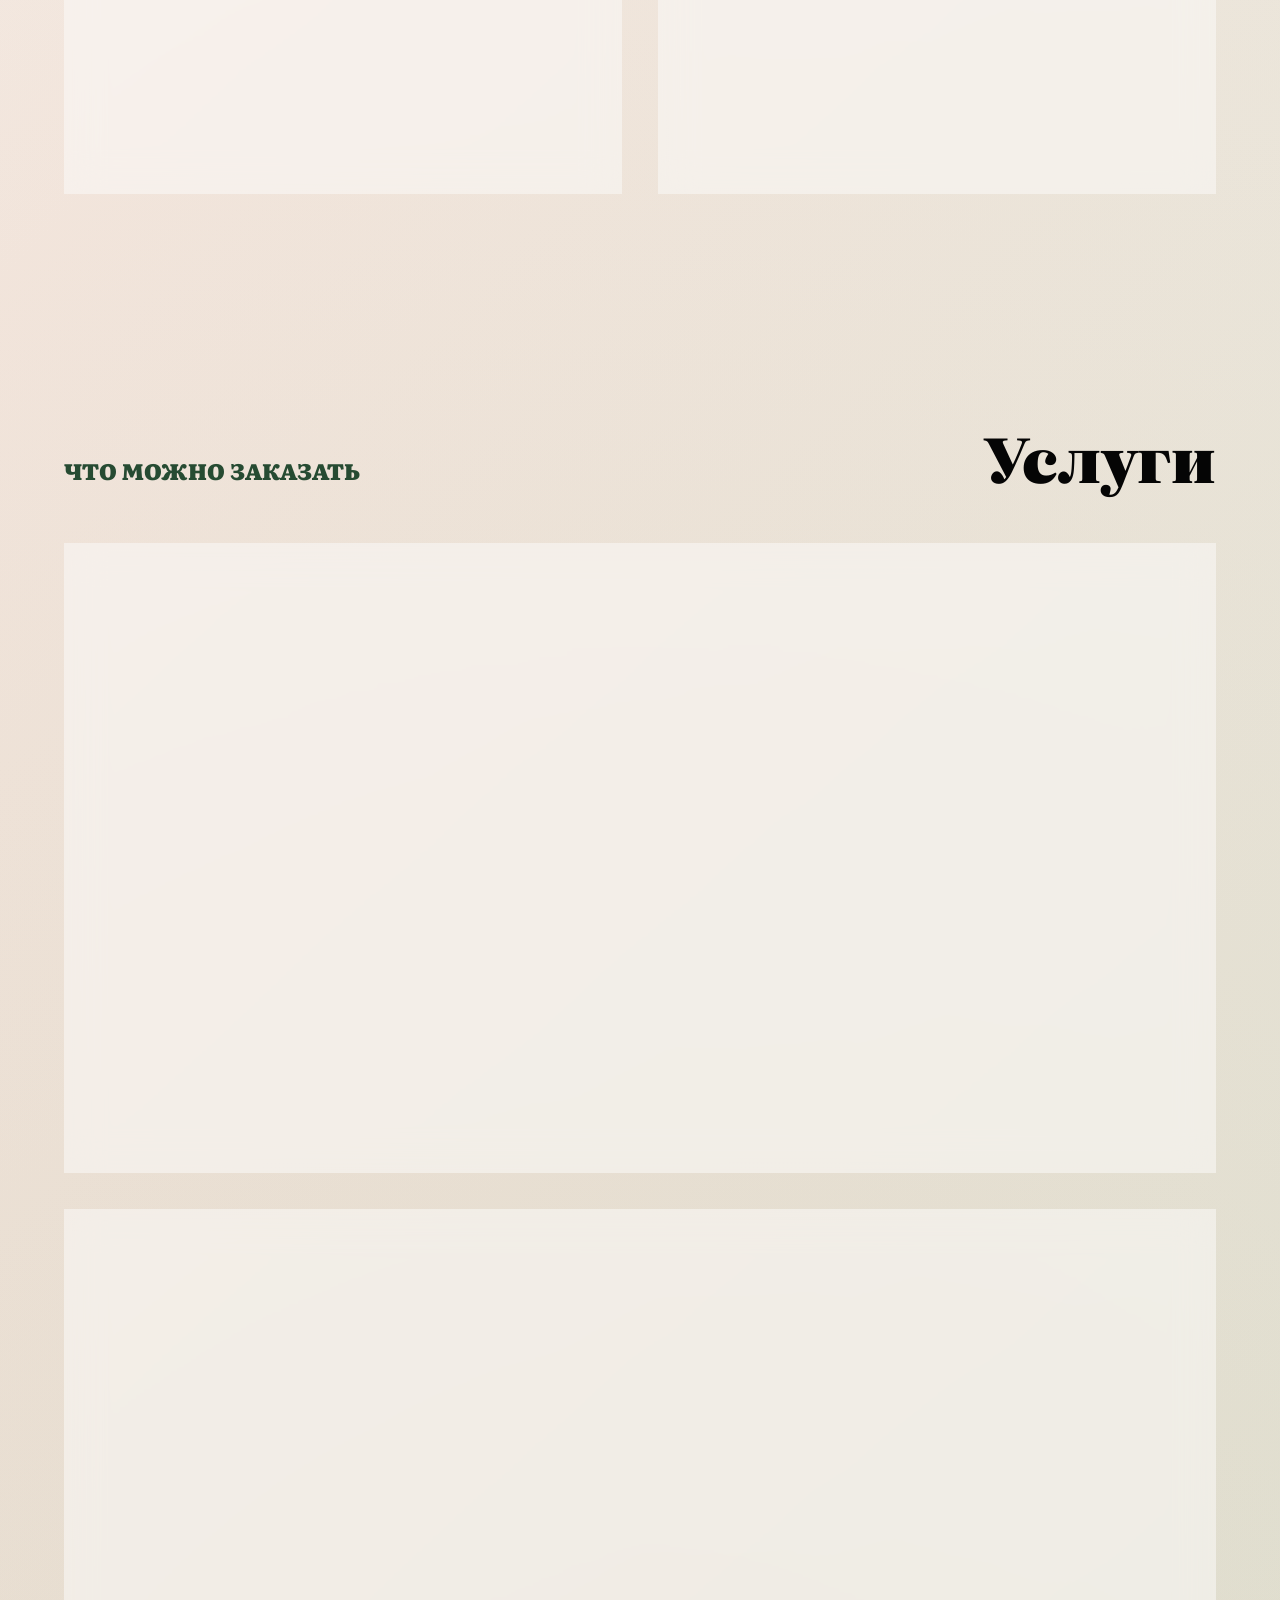
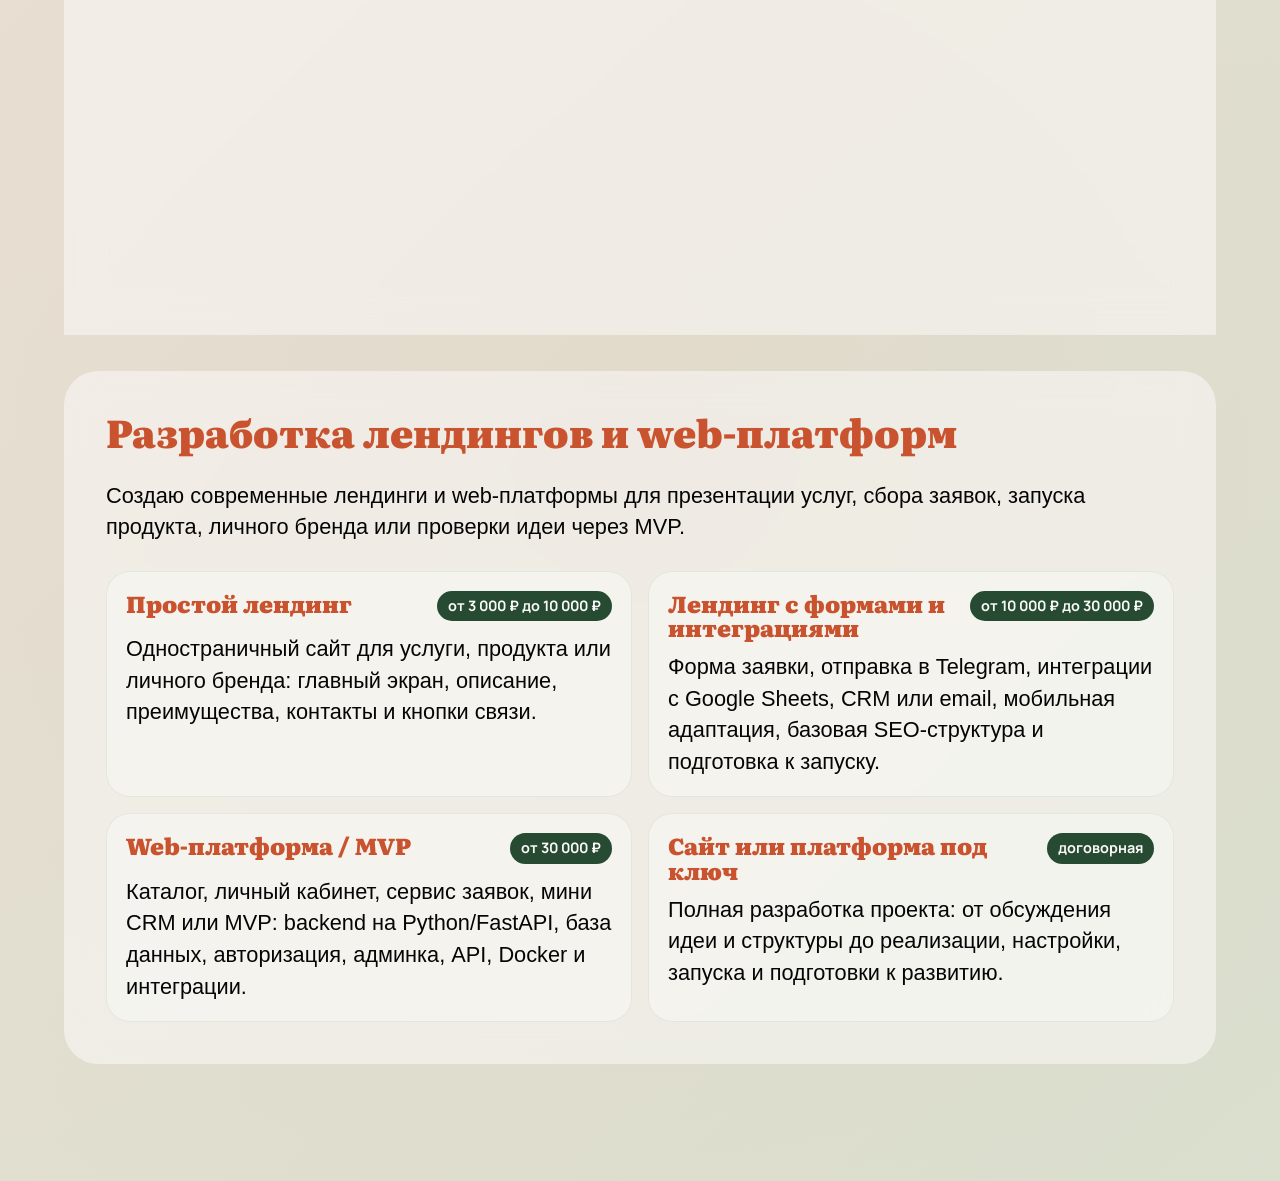
==== commit 2f171c31: "Create v.1 of site" ====
--- a/app/templates/index.html
+++ b/app/templates/index.html
@@ -10,7 +10,7 @@
       href="https://fonts.googleapis.com/css2?family=Literata:opsz,wght@7..72,600;7..72,700;7..72,800&family=Manrope:wght@400;500;600;700&display=swap"
       rel="stylesheet"
     />
-    <link rel="stylesheet" href="../static/css/style.css?v=13" />
+    <link rel="stylesheet" href="../static/css/style.css?v=38" />
   </head>
   <body>
     <header class="site-header" aria-label="Верхняя панель">
@@ -68,16 +68,31 @@
           <div class="photo-callout photo-callout-left" aria-hidden="true">
             <span>Это я</span>
             <svg viewBox="0 0 150 100">
-              <path d="M18 84C52 58 82 42 130 24" />
-              <path d="M130 24 108 18" />
-              <path d="M130 24 118 46" />
+              <path d="M132 28C98 44 58 62 18 82" />
+              <path d="M18 82 42 86" />
+              <path d="M18 82 28 59" />
             </svg>
           </div>
         </div>
 
         <article class="about-copy reveal-from-right">
           <h2 data-i18n="aboutTitle">Обо мне</h2>
-          <p data-i18n="aboutText">Тут в дальнейшем будет описание обо мне. Этот блок можно сделать длинным: он занимает почти весь экран и спокойно уходит ниже первого фото.</p>
+          <div class="about-text">
+            <div class="about-text-main">
+              <p class="about-lead" data-i18n="aboutIntro">Привет! Меня зовут Рома 👋</p>
+              <p data-i18n="aboutOrigin">Я родился на севере России, в ХМАО — Ханты-Мансийском автономном округе. Сейчас мне 23 года, и я живу в более тёплой части России — в городе Брянск.</p>
+              <p data-i18n="aboutDeveloperPath">Уже 3,5 года я развиваюсь как Python Backend Developer. Сейчас я двигаюсь дальше не только как человек, который пишет код, а как личностный разработчик: создаю свои проекты, развиваю портфолио, делюсь опытом и выстраиваю вокруг себя профессиональный путь.</p>
+              <p data-i18n="aboutStart">Мой путь в IT начался не сразу с разработки. Около 5 лет назад я работал в небольшой брянской компании и занимался заполнением Google Таблиц. В какой-то момент мне захотелось упростить рутинную работу и избавиться от постоянного ручного труда. Именно тогда я впервые заинтересовался автоматизацией и постепенно пришёл к программированию.</p>
+            </div>
+            <div class="about-text-under">
+              <p data-i18n="aboutMeaning">Со временем я понял, что разработка — это не просто “писать строчки кода” или нажимать кнопки. Для меня это возможность создавать полезные инструменты, упрощать жизнь людям и строить новые цифровые решения вокруг себя 🚀</p>
+              <p data-i18n="aboutStackIntro">За это время я успел поработать с разными задачами и технологиями. Изначально мой стек был довольно простым: Python, ООП и Pandas. Сейчас мой основной стек выглядит так:</p>
+              <p class="about-stack" data-i18n="aboutStack">Python 3.12+, FastAPI, SQL, SQLAlchemy, Alembic, Redis, RabbitMQ, Celery, Git, CI/CD, а также библиотеки и фреймворки под конкретные задачи.</p>
+              <p data-i18n="aboutFrontend">Также я немного развиваюсь во frontend-разработке — этот сайт является одним из примеров такого опыта.</p>
+              <p data-i18n="aboutSearch">Сейчас я активно ищу работу на позицию Middle Python Backend Developer и открыт к интересным предложениям. Мои контакты для связи указаны выше 📩</p>
+              <p data-i18n="aboutOutro">Ниже вы можете ознакомиться с моими проектами, портфолио и списком услуг, которые я предоставляю.</p>
+            </div>
+          </div>
         </article>
 
         <div class="photo-panel photo-panel-secondary reveal-from-left">
@@ -93,57 +108,181 @@
         </div>
       </section>
 
+      <section class="work-section" id="projects">
+        <div class="section-heading">
+          <span data-i18n="projectsKicker">Мои работы</span>
+          <h2 data-i18n="projectsTitle">Проекты</h2>
+        </div>
+
+        <div class="soft-grid projects-grid">
+          <article class="soft-card project-card">
+            <div class="project-card-head">
+              <h3 data-i18n="projectOneTitle">Looking For Restaurants (LFRest)</h3>
+              <span class="project-status" data-i18n="projectOneStatus">В разработке</span>
+            </div>
+            <p data-i18n="projectOneText">Сервис для поиска ресторанов по предпочтениям пользователя с ИИ-ассистентом. Архитектура разделена на слои API, бота, сервисов и базы данных, поэтому это заготовка под продукт, который можно расширять до каталога, рекомендаций, бронирований или рекламной платформы для заведений.</p>
+            <a href="https://github.com/Cloudy32/RestaurantSearch" target="_blank" rel="noreferrer" data-i18n="projectLink">Открыть проект</a>
+          </article>
+          <article class="soft-card project-card">
+            <h3 data-i18n="projectTwoTitle">News Bot</h3>
+            <p data-i18n="projectTwoText">Telegram-бот для автоматической подборки новостей по интересам пользователя. Он собирает материалы из RSS-источников, сохраняет их в базу данных и может развиваться в персональные дайджесты, AI-саммаризацию, автопостинг и подписочную модель для медиа или тематических сообществ.</p>
+            <a href="https://github.com/Cloudy32/Bot_News" target="_blank" rel="noreferrer" data-i18n="projectLink">Открыть проект</a>
+          </article>
+          <article class="soft-card project-card">
+            <h3 data-i18n="projectThreeTitle">Linkcuts</h3>
+            <p data-i18n="projectThreeText">Простой сервис для сокращения длинных ссылок: он делает URL удобными для соцсетей, рекламы, презентаций и рассылок. Проект подходит как основа для аналога Bitly со статистикой переходов, QR-кодами, кастомными ссылками, аналитикой кампаний и тарифами.</p>
+            <a href="https://github.com/Cloudy32/linkCutter" target="_blank" rel="noreferrer" data-i18n="projectLink">Открыть проект</a>
+          </article>
+          <article class="soft-card project-card">
+            <h3 data-i18n="projectFourTitle">My Neighbor</h3>
+            <p data-i18n="projectFourText">Telegram-бот для поиска сожителей и людей для совместной аренды жилья. Он закрывает понятную бытовую задачу и может вырасти в платформу с анкетами, фильтрами по городу, бюджету, привычкам, району и предпочтениям для студентов и молодых специалистов.</p>
+            <a href="https://github.com/Cloudy32/BotForNeigbhor" target="_blank" rel="noreferrer" data-i18n="projectLink">Открыть проект</a>
+          </article>
+        </div>
+      </section>
+
       <section class="work-section" id="services">
         <div class="section-heading">
           <span data-i18n="servicesKicker">Что можно заказать</span>
           <h2 data-i18n="servicesTitle">Услуги</h2>
         </div>
 
-        <div class="soft-grid">
-          <article class="soft-card">
-            <h3 data-i18n="serviceOneTitle">Frontend разработка</h3>
-            <p data-i18n="serviceOneText">Адаптивные страницы, чистая верстка и аккуратная структура интерфейса.</p>
-          </article>
-          <article class="soft-card">
-            <h3 data-i18n="serviceTwoTitle">UI доработка</h3>
-            <p data-i18n="serviceTwoText">Обновление визуального стиля, сеток, карточек и мобильных состояний.</p>
-          </article>
-          <article class="soft-card">
-            <h3 data-i18n="serviceThreeTitle">Лендинг</h3>
-            <p data-i18n="serviceThreeText">Одностраничный сайт под услугу, продукт или личную визитку.</p>
-          </article>
-        </div>
-      </section>
-
-      <section class="work-section" id="projects">
-        <div class="section-heading">
-          <span data-i18n="projectsKicker">Мои работы</span>
-          <h2 data-i18n="projectsTitle">Проекты</h2>
-        </div>
-
-        <div class="soft-grid projects-grid">
-          <article class="soft-card project-card">
-            <h3 data-i18n="projectOneTitle">Название проекта</h3>
-            <p data-i18n="projectOneText">Короткое описание результата, роли и ценности проекта.</p>
-            <a href="#" data-i18n="projectLink">Ссылка</a>
-          </article>
-          <article class="soft-card project-card">
-            <h3 data-i18n="projectTwoTitle">Сервисная страница</h3>
-            <p data-i18n="projectTwoText">Карточки услуг, понятная структура и спокойный визуальный ритм.</p>
-            <a href="#" data-i18n="projectLink">Ссылка</a>
-          </article>
-          <article class="soft-card project-card">
-            <h3 data-i18n="projectThreeTitle">Портфолио</h3>
-            <p data-i18n="projectThreeText">Личный сайт с описанием, услугами и подборкой работ.</p>
-            <a href="#" data-i18n="projectLink">Ссылка</a>
+        <div class="soft-grid services-grid">
+          <article class="soft-card service-card">
+            <h3 data-i18n="serviceOneTitle">Разработка Telegram-ботов</h3>
+            <p data-i18n="serviceOneText">Создаю Telegram-ботов под разные задачи: от простых чат-ботов с меню до сервисов с базой данных, заявками, рассылками и бизнес-логикой.</p>
+            <div class="service-options">
+              <div class="service-option">
+                <div class="service-option-head">
+                  <h4 data-i18n="serviceOneOptionOneTitle">Простой чат-бот</h4>
+                  <span data-i18n="serviceOneOptionOnePrice">от 1 000 ₽ до 3 000 ₽</span>
+                </div>
+                <p data-i18n="serviceOneOptionOneText">Меню, ответы на частые вопросы, простая навигация, приветственные сообщения, кнопки и базовая логика общения.</p>
+              </div>
+              <div class="service-option">
+                <div class="service-option-head">
+                  <h4 data-i18n="serviceOneOptionTwoTitle">Бот с ИИ-ассистентом</h4>
+                  <span data-i18n="serviceOneOptionTwoPrice">от 10 000 ₽ до 15 000 ₽</span>
+                </div>
+                <p data-i18n="serviceOneOptionTwoText">Бот с подключением ИИ для ответов на вопросы, консультаций, обработки текстовых запросов и роли виртуального помощника.</p>
+              </div>
+              <div class="service-option">
+                <div class="service-option-head">
+                  <h4 data-i18n="serviceOneOptionThreeTitle">Сервис-бот</h4>
+                  <span data-i18n="serviceOneOptionThreePrice">от 15 000 ₽ до 25 000 ₽</span>
+                </div>
+                <p data-i18n="serviceOneOptionThreeText">База данных, анкеты, заявки, фильтры, пользовательские сценарии, уведомления, рассылки и интеграции.</p>
+              </div>
+              <div class="service-option">
+                <div class="service-option-head">
+                  <h4 data-i18n="serviceOneOptionFourTitle">Telegram-бот под ключ</h4>
+                  <span data-i18n="serviceOneOptionFourPrice">договорная, минимум от 10 000 ₽</span>
+                </div>
+                <p data-i18n="serviceOneOptionFourText">Полная разработка под идею: обсуждение задачи, проектирование логики, реализация, настройка и подготовка к использованию.</p>
+              </div>
+            </div>
+          </article>
+          <article class="soft-card service-card">
+            <h3 data-i18n="serviceTwoTitle">Разработка API сервисов и приложений</h3>
+            <p data-i18n="serviceTwoText">Разрабатываю backend-сервисы, API и web-приложения на Python под задачи бизнеса, стартапов и внутренних процессов.</p>
+            <div class="service-options">
+              <div class="service-option">
+                <div class="service-option-head">
+                  <h4 data-i18n="serviceTwoOptionOneTitle">Простое API-приложение</h4>
+                  <span data-i18n="serviceTwoOptionOnePrice">от 5 000 ₽ до 15 000 ₽</span>
+                </div>
+                <p data-i18n="serviceTwoOptionOneText">Базовые endpoints, обработка запросов, простая логика, подключение к базе данных или обмен данными между сервисами.</p>
+              </div>
+              <div class="service-option">
+                <div class="service-option-head">
+                  <h4 data-i18n="serviceTwoOptionTwoTitle">API с базой данных и бизнес-логикой</h4>
+                  <span data-i18n="serviceTwoOptionTwoPrice">от 15 000 ₽ до 30 000 ₽</span>
+                </div>
+                <p data-i18n="serviceTwoOptionTwoText">Хранение данных, структурированная архитектура, CRUD, валидация, миграции и логика для дальнейшего развития проекта.</p>
+              </div>
+              <div class="service-option">
+                <div class="service-option-head">
+                  <h4 data-i18n="serviceTwoOptionThreeTitle">Интеграция со сторонними сервисами</h4>
+                  <span data-i18n="serviceTwoOptionThreePrice">от 10 000 ₽ до 25 000 ₽</span>
+                </div>
+                <p data-i18n="serviceTwoOptionThreeText">Подключение внешних API, платежей, Telegram, CRM, Google Sheets, OpenAI/ИИ-сервисов, парсеров и уведомлений.</p>
+              </div>
+              <div class="service-option">
+                <div class="service-option-head">
+                  <h4 data-i18n="serviceTwoOptionFourTitle">Backend-приложение под ключ</h4>
+                  <span data-i18n="serviceTwoOptionFourPrice">договорная, минимум от 25 000 ₽</span>
+                </div>
+                <p data-i18n="serviceTwoOptionFourText">Архитектура, API, база данных, бизнес-логика, Docker, миграции, интеграции и подготовка приложения к запуску.</p>
+              </div>
+            </div>
+            <p class="service-note" data-i18n="serviceTwoNote">Цена зависит от сложности проекта, количества функций, интеграций, сроков и требований к реализации.</p>
+          </article>
+          <article class="soft-card service-card">
+            <h3 data-i18n="serviceThreeTitle">Разработка лендингов и web-платформ</h3>
+            <p data-i18n="serviceThreeText">Создаю современные лендинги и web-платформы для презентации услуг, сбора заявок, запуска продукта, личного бренда или проверки идеи через MVP.</p>
+            <div class="service-options">
+              <div class="service-option">
+                <div class="service-option-head">
+                  <h4 data-i18n="serviceThreeOptionOneTitle">Простой лендинг</h4>
+                  <span data-i18n="serviceThreeOptionOnePrice">от 3 000 ₽ до 10 000 ₽</span>
+                </div>
+                <p data-i18n="serviceThreeOptionOneText">Одностраничный сайт для услуги, продукта или личного бренда: главный экран, описание, преимущества, контакты и кнопки связи.</p>
+              </div>
+              <div class="service-option">
+                <div class="service-option-head">
+                  <h4 data-i18n="serviceThreeOptionTwoTitle">Лендинг с формами и интеграциями</h4>
+                  <span data-i18n="serviceThreeOptionTwoPrice">от 10 000 ₽ до 30 000 ₽</span>
+                </div>
+                <p data-i18n="serviceThreeOptionTwoText">Форма заявки, отправка в Telegram, интеграции с Google Sheets, CRM или email, мобильная адаптация, базовая SEO-структура и подготовка к запуску.</p>
+              </div>
+              <div class="service-option">
+                <div class="service-option-head">
+                  <h4 data-i18n="serviceThreeOptionThreeTitle">Web-платформа / MVP</h4>
+                  <span data-i18n="serviceThreeOptionThreePrice">от 30 000 ₽</span>
+                </div>
+                <p data-i18n="serviceThreeOptionThreeText">Каталог, личный кабинет, сервис заявок, мини CRM или MVP: backend на Python/FastAPI, база данных, авторизация, админка, API, Docker и интеграции.</p>
+              </div>
+              <div class="service-option">
+                <div class="service-option-head">
+                  <h4 data-i18n="serviceThreeOptionFourTitle">Сайт или платформа под ключ</h4>
+                  <span data-i18n="serviceThreeOptionFourPrice">договорная</span>
+                </div>
+                <p data-i18n="serviceThreeOptionFourText">Полная разработка проекта: от обсуждения идеи и структуры до реализации, настройки, запуска и подготовки к развитию.</p>
+              </div>
+            </div>
           </article>
         </div>
       </section>
     </main>
 
-    <script src="../static/js/main.js?v=10"></script>
+    <script src="../static/js/main.js?v=15"></script>
   </body>
 </html>
 
 
 
+
+
+
+
+
+
+
+
+
+
+
+
+
+
+
+
+
+
+
+
+
+
+
+
+
--- a/app/static/css/style.css
+++ b/app/static/css/style.css
@@ -264,23 +264,26 @@
 
 .photo-panel-secondary {
   position: absolute;
-  right: clamp(20px, 5vw, 64px);
-  bottom: clamp(44px, 7vw, 84px);
+  right: clamp(0px, calc((100vw - 1500px) * 0.75 + 18px), 300px);
+  bottom: clamp(34px, 5vw, 68px);
   z-index: 2;
   width: min(34vw, 460px);
   height: min(34vh, 320px);
 }
 
 .about-copy {
+  --about-side-space: clamp(28px, 4.2vw, 56px);
+  --about-photo-column: min(39vw, 520px);
+  --about-photo-gap: clamp(44px, 6vw, 86px);
   display: flex;
   min-height: calc(100vh - clamp(104px, 13vh, 136px) - clamp(44px, 7vw, 84px));
   flex-direction: column;
   justify-content: flex-start;
   padding:
     clamp(38px, 5.6vw, 72px)
-    clamp(28px, 4.2vw, 56px)
-    clamp(310px, 38vh, 390px)
-    min(46vw, 590px);
+    var(--about-side-space)
+    clamp(36px, 5vh, 74px)
+    var(--about-side-space);
   border-radius: 34px;
   background: rgba(250, 249, 247, 0.44);
   backdrop-filter: blur(18px);
@@ -296,15 +299,85 @@
   font-weight: 900;
 }
 
+.about-copy h2 {
+  margin-left: calc(var(--about-photo-column) + var(--about-photo-gap));
+}
+
+.about-text {
+  display: grid;
+  grid-template-columns: minmax(360px, var(--about-photo-column)) minmax(0, 1fr);
+  column-gap: var(--about-photo-gap);
+  row-gap: 10px;
+  max-width: none;
+  margin-top: clamp(28px, 4vw, 48px);
+}
+
+.about-text-main {
+  display: contents;
+}
+
+.about-text-under {
+  display: grid;
+  grid-column: 1 / -1;
+  grid-template-columns: repeat(2, minmax(0, 1fr));
+  column-gap: clamp(24px, 4vw, 52px);
+  row-gap: 10px;
+}
+
+.about-text-main p {
+  grid-column: 2;
+}
+
+.about-text-main [data-i18n="aboutStart"] {
+  grid-column: 1 / -1;
+  margin-top: clamp(20px, 3vh, 34px);
+}
+
+.about-text-under [data-i18n="aboutMeaning"],
+.about-text-under [data-i18n="aboutStackIntro"] {
+  grid-column: 1 / -1;
+}
+
+.about-text-under .about-stack {
+  grid-column: 1;
+}
+
+.about-text-under [data-i18n="aboutFrontend"],
+.about-text-under [data-i18n="aboutSearch"],
+.about-text-under [data-i18n="aboutOutro"] {
+  grid-column: 1;
+  max-width: none;
+  margin-left: 0;
+}
+
 .about-copy p {
-  max-width: min(880px, 100%);
-  margin: clamp(36px, 5vw, 68px) 0 0;
+  margin: 0;
   color: var(--text);
-  font-size: clamp(1.35rem, 2.45vw, 2.45rem);
+  font-size: clamp(0.96rem, 1.32vw, 1.16rem);
   font-family: "Manrope", "Segoe UI", Arial, sans-serif;
   font-style: normal;
   font-weight: 400;
-  line-height: 1.28;
+  line-height: 1.54;
+}
+
+.about-copy p + p {
+  margin-top: 0;
+}
+
+.about-copy .about-lead {
+  color: var(--green);
+  font-size: clamp(1.25rem, 2vw, 1.75rem);
+  font-weight: 700;
+  line-height: 1.25;
+}
+
+.about-copy .about-stack {
+  padding: 16px 18px;
+  border-radius: 20px;
+  color: var(--green);
+  background: rgba(250, 249, 247, 0.66);
+  box-shadow: inset 0 0 0 1px rgba(38, 75, 50, 0.1);
+  font-weight: 700;
 }
 
 .photo-panel img {
@@ -355,24 +428,30 @@
 }
 
 .photo-callout-left {
-  left: 24px;
+  right: -118px;
+  left: auto;
+  top: clamp(84px, 12vh, 128px);
+  bottom: auto;
+  transform: rotate(2deg) scale(0.84);
+  transform-origin: left center;
+}
+
+.photo-callout-left span {
+  justify-self: end;
+  transform: translateX(10px);
+}
+
+.photo-callout-right {
+  left: 18px;
   right: auto;
-  bottom: -78px;
-  transform: rotate(-6deg);
-}
-
-.photo-callout-left span {
+  bottom: auto;
+  top: 14px;
+  transform: rotate(3deg) scale(0.78);
+  transform-origin: left top;
+}
+
+.photo-callout-right span {
   justify-self: start;
-  transform: translateX(6px);
-}
-
-.photo-callout-right {
-  left: -64px;
-  top: -76px;
-  transform: rotate(6deg);
-}
-
-.photo-callout-right span {
   transform: translateX(0);
 }
 
@@ -401,6 +480,75 @@
   display: grid;
   grid-template-columns: repeat(3, minmax(0, 1fr));
   gap: clamp(18px, 3vw, 36px);
+}
+
+.projects-grid {
+  grid-template-columns: repeat(2, minmax(0, 1fr));
+}
+
+.services-grid {
+  grid-template-columns: 1fr;
+}
+
+.service-card {
+  min-height: auto;
+}
+
+.service-options {
+  display: grid;
+  grid-template-columns: repeat(2, minmax(0, 1fr));
+  gap: 16px;
+  margin-top: 28px;
+}
+
+.service-option {
+  padding: 20px;
+  border-radius: 24px;
+  background: rgba(250, 249, 247, 0.52);
+  box-shadow: inset 0 0 0 1px rgba(38, 75, 50, 0.08);
+}
+
+.service-option-head {
+  display: flex;
+  align-items: flex-start;
+  justify-content: space-between;
+  gap: 16px;
+  margin-bottom: 12px;
+}
+
+.service-option h4 {
+  margin: 0;
+  color: var(--rust);
+  font-family: "Literata", Georgia, "Times New Roman", serif;
+  font-size: clamp(1.12rem, 1.8vw, 1.55rem);
+  font-weight: 900;
+  line-height: 1.05;
+}
+
+.service-option span {
+  flex: 0 0 auto;
+  max-width: 46%;
+  padding: 7px 11px;
+  border-radius: 999px;
+  color: var(--cream);
+  background: var(--green);
+  font-size: 0.9rem;
+  font-weight: 700;
+  line-height: 1.15;
+  text-align: right;
+}
+
+.service-option p,
+.service-note {
+  font-size: clamp(0.98rem, 1.2vw, 1.14rem);
+  line-height: 1.5;
+}
+
+.soft-card .service-note {
+  margin-top: 34px;
+  color: var(--muted);
+  font-size: clamp(0.9rem, 1vw, 1rem);
+  line-height: 1.45;
 }
 
 .soft-card {
@@ -440,6 +588,30 @@
 .project-card {
   display: flex;
   flex-direction: column;
+}
+
+.project-card-head {
+  display: grid;
+  gap: 14px;
+  margin-bottom: 28px;
+}
+
+.project-card-head h3 {
+  margin-bottom: 0;
+}
+
+.project-status {
+  width: max-content;
+  max-width: 100%;
+  padding: 8px 14px;
+  border-radius: 999px;
+  color: var(--cream);
+  background: linear-gradient(135deg, var(--rust), var(--green));
+  font-family: "Manrope", "Segoe UI", Arial, sans-serif;
+  font-size: 0.92rem;
+  font-weight: 700;
+  letter-spacing: 0;
+  box-shadow: 0 12px 28px rgba(201, 83, 46, 0.16);
 }
 
 .project-card a {
@@ -548,6 +720,27 @@
     padding: clamp(38px, 5.6vw, 72px);
   }
 
+  .about-copy h2 {
+    margin-left: 0;
+  }
+
+  .about-text {
+    display: block;
+  }
+
+  .about-text-main,
+  .about-text-under {
+    display: block;
+  }
+
+  .about-text-under {
+    margin-top: 16px;
+  }
+
+  .about-copy p + p {
+    margin-top: 16px;
+  }
+
   .photo-panel-secondary {
     grid-column: auto;
     grid-row: auto;
@@ -557,7 +750,8 @@
     min-height: 50vh;
   }
 
-  .soft-grid {
+  .soft-grid,
+  .service-options {
     grid-template-columns: 1fr;
   }
 
@@ -593,3 +787,28 @@
 
 
 
+
+
+
+
+
+
+
+
+
+
+
+
+
+
+
+
+
+
+
+
+
+
+
+
+
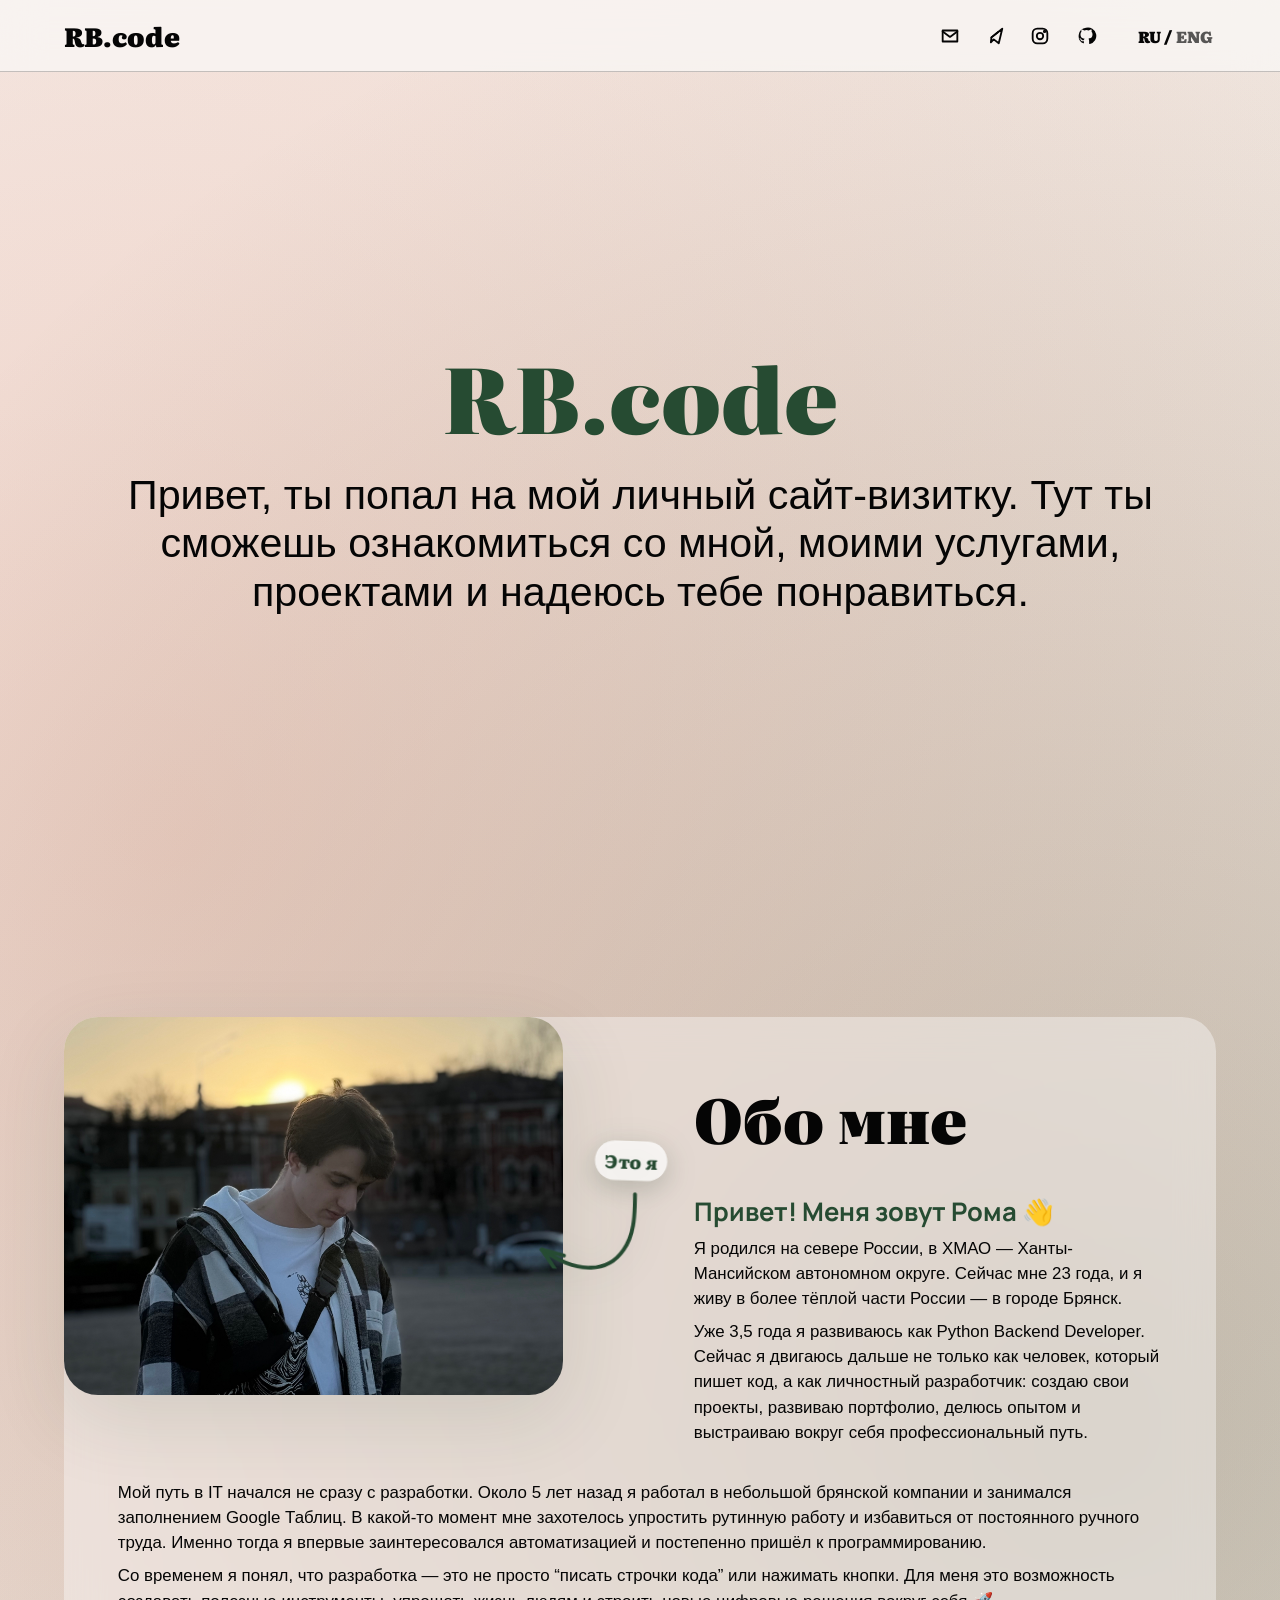
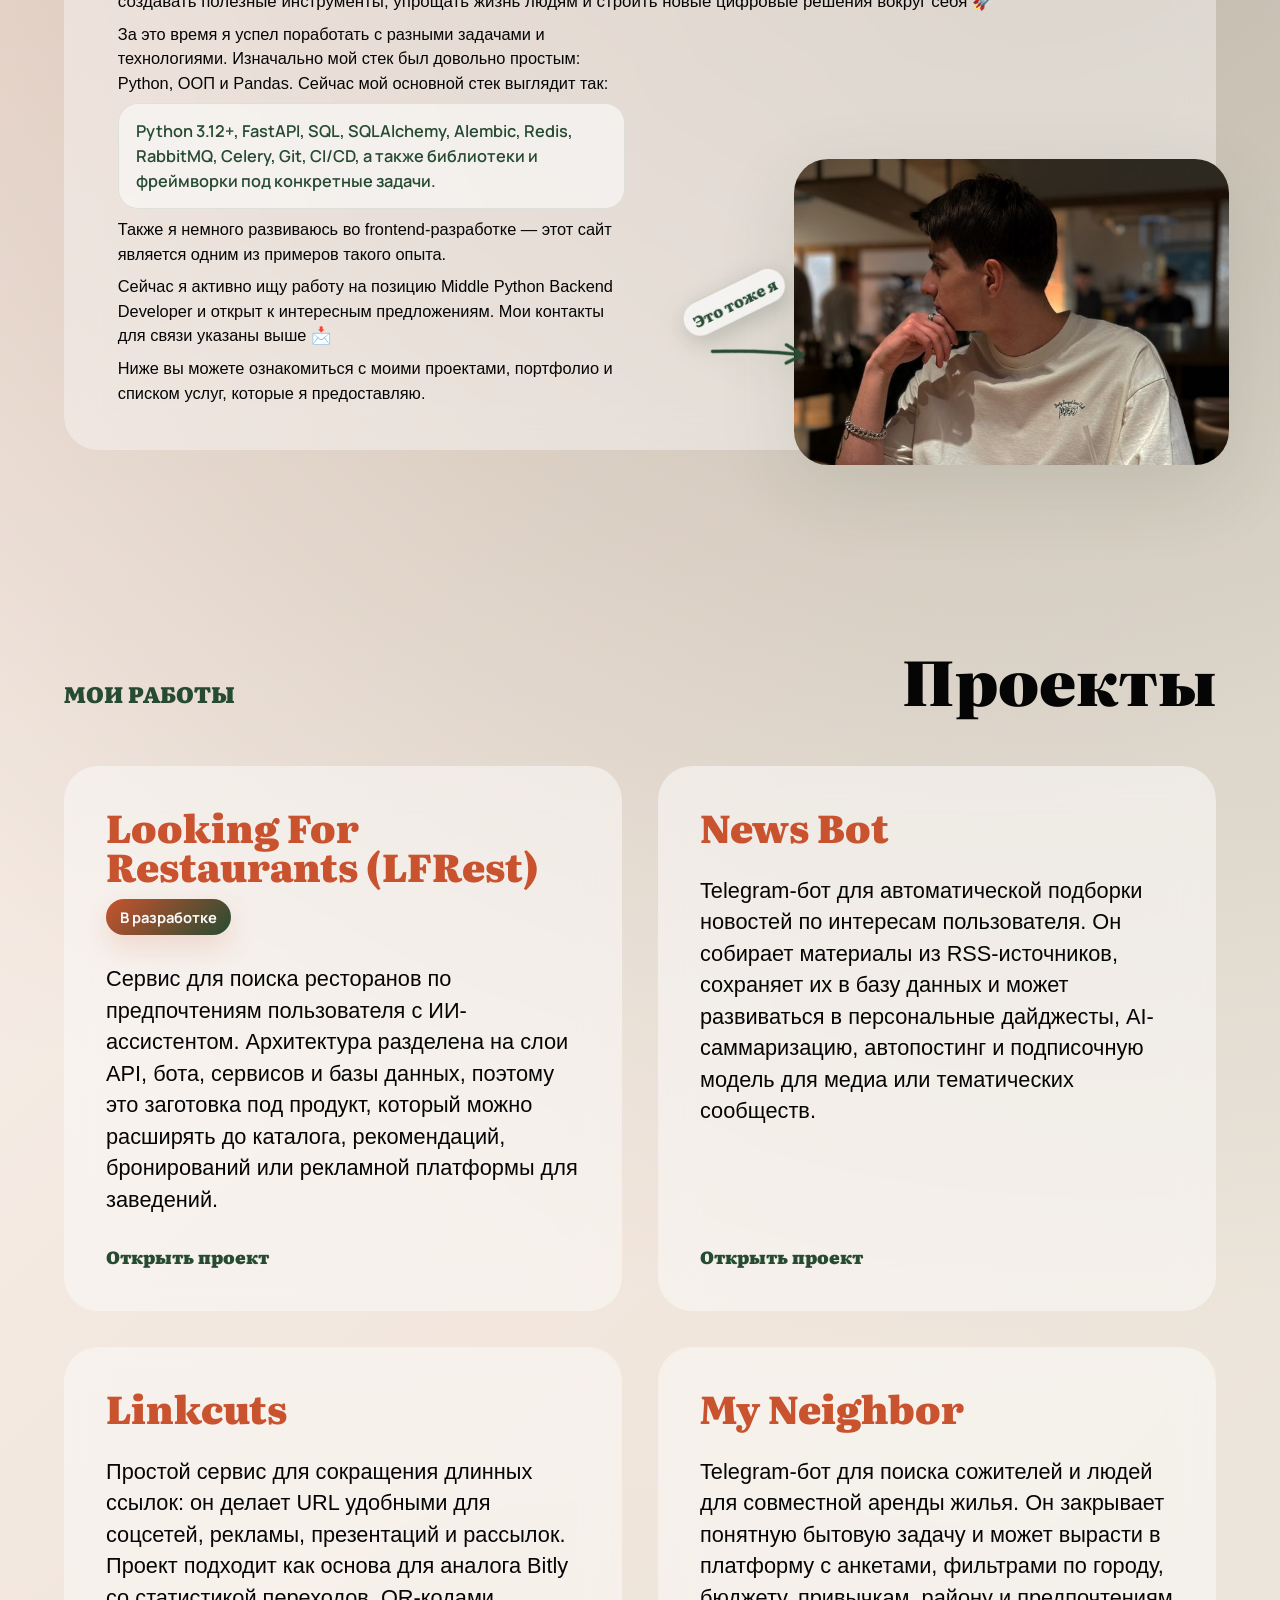
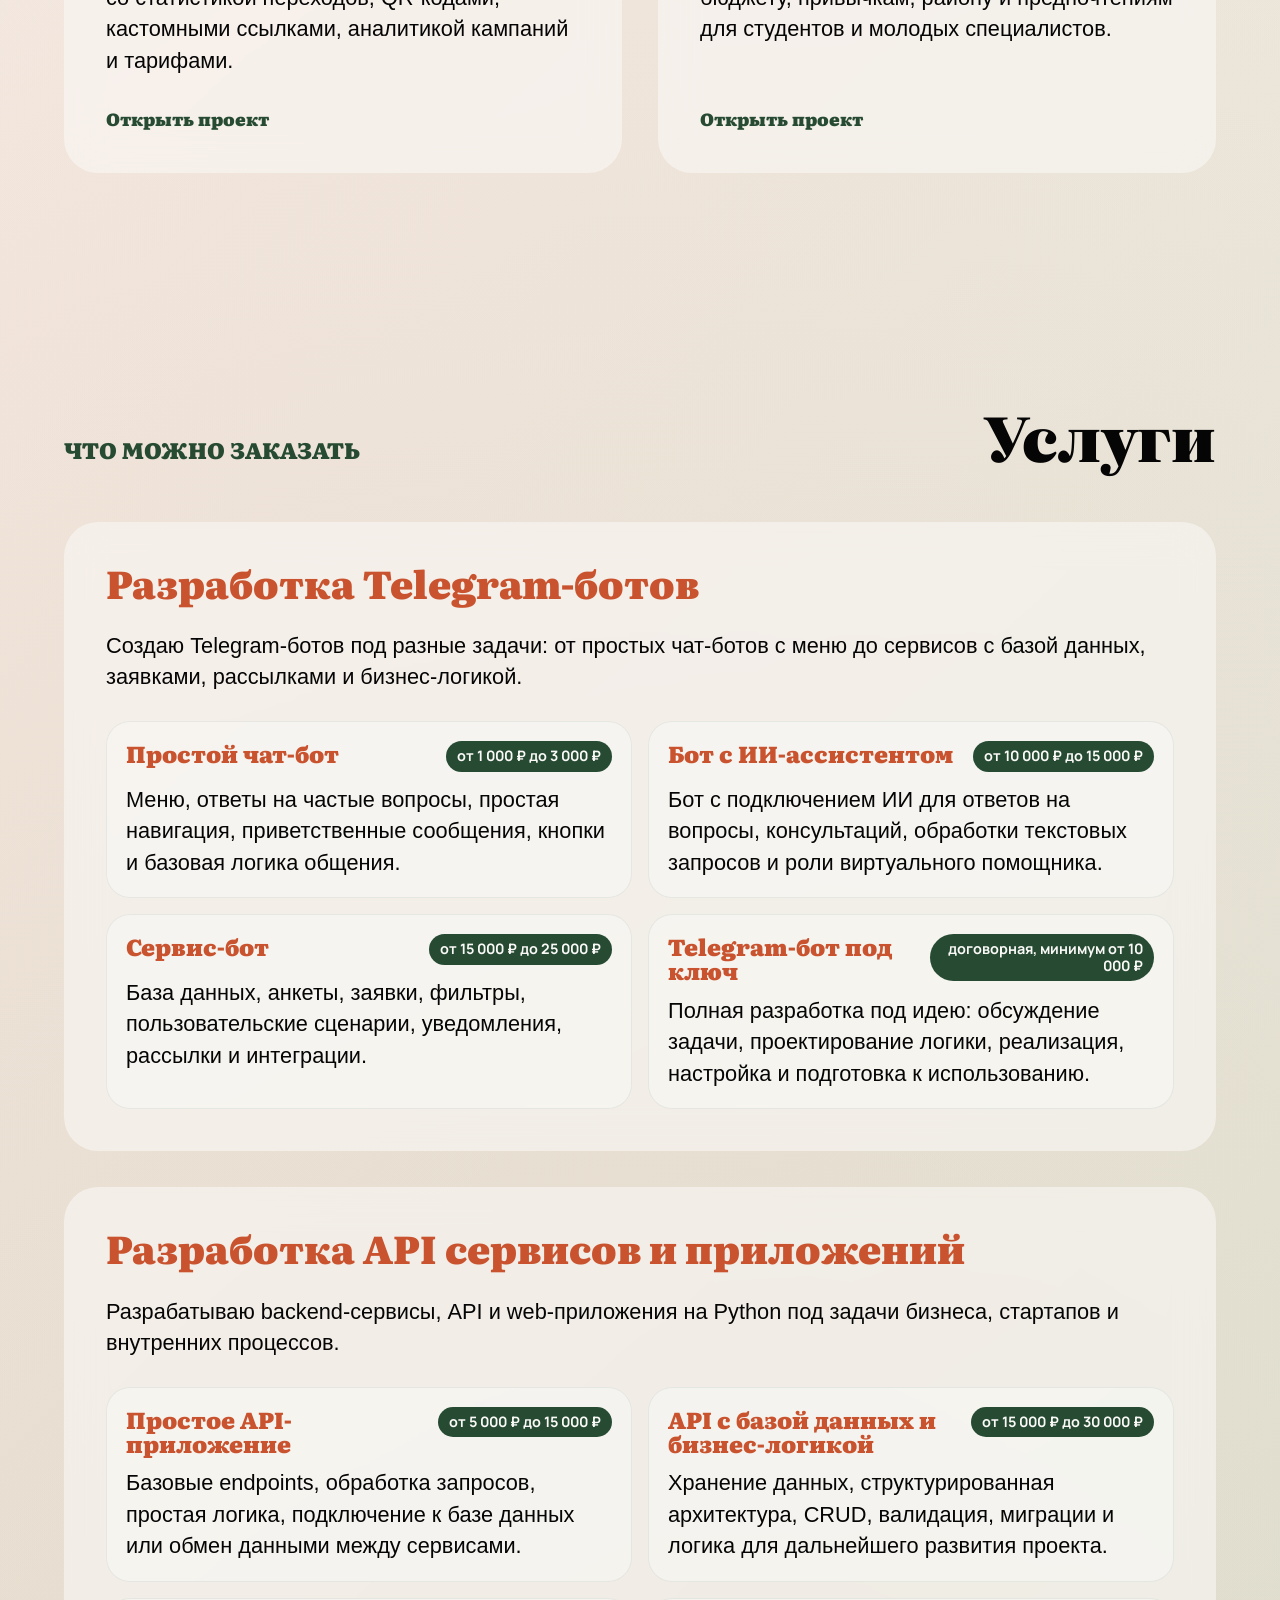
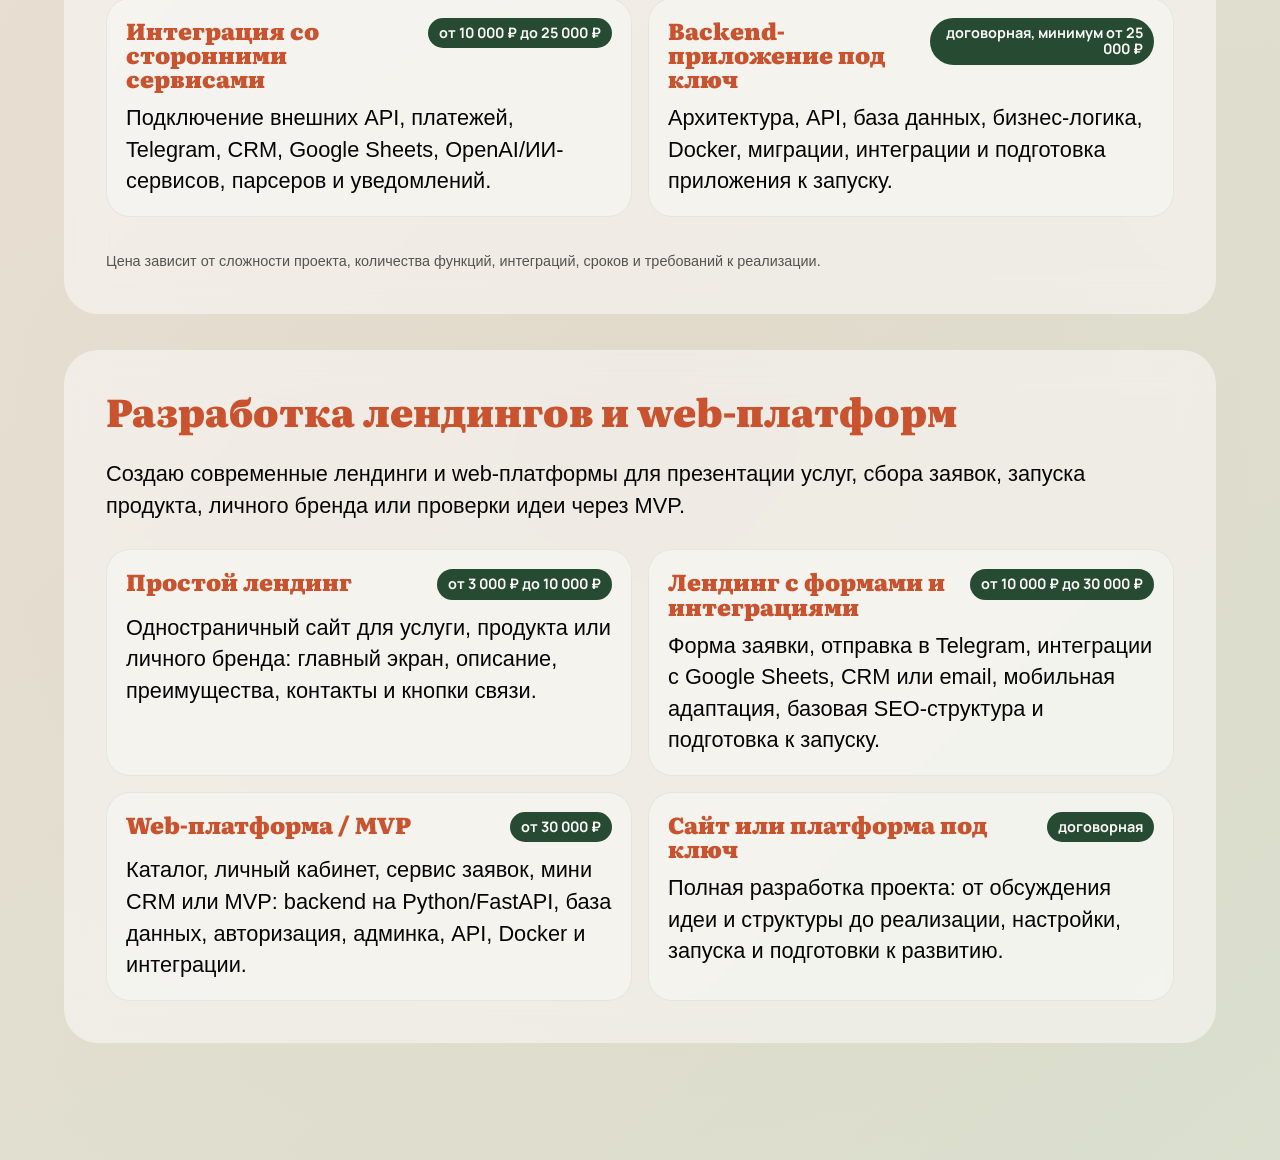
==== commit 109b9b98: "Create v.2 of site" ====
--- a/app/templates/index.html
+++ b/app/templates/index.html
@@ -3,18 +3,18 @@
   <head>
     <meta charset="UTF-8" />
     <meta name="viewport" content="width=device-width, initial-scale=1.0" />
-    <title>Название сайта</title>
+    <title>RB.code</title>
     <link rel="preconnect" href="https://fonts.googleapis.com" />
     <link rel="preconnect" href="https://fonts.gstatic.com" crossorigin />
     <link
       href="https://fonts.googleapis.com/css2?family=Literata:opsz,wght@7..72,600;7..72,700;7..72,800&family=Manrope:wght@400;500;600;700&display=swap"
       rel="stylesheet"
     />
-    <link rel="stylesheet" href="../static/css/style.css?v=38" />
+    <link rel="stylesheet" href="../static/css/style.css?v=57" />
   </head>
   <body>
     <header class="site-header" aria-label="Верхняя панель">
-      <a class="site-name" href="#intro" data-i18n="brand" aria-label="На начало страницы">Название сайта</a>
+      <a class="site-name" href="#intro" data-i18n="brand" aria-label="На начало страницы">RB.code</a>
 
       <nav class="social-nav" aria-label="Контакты">
         <button class="social-link email-trigger" type="button" data-email="r.bondar29@gmail.com" aria-label="Показать почту">
@@ -54,7 +54,7 @@
     <main>
       <section class="intro-section" id="intro">
         <div class="intro-inner">
-          <h1 class="intro-title" data-i18n="brand">Название сайта</h1>
+          <h1 class="intro-title" data-i18n="brand">RB.code</h1>
           <p class="intro-text" data-i18n="introText">
             Привет, ты попал на мой личный сайт-визитку. Тут ты сможешь ознакомиться со мной,
             моими услугами, проектами и надеюсь тебе понравиться.
@@ -68,9 +68,9 @@
           <div class="photo-callout photo-callout-left" aria-hidden="true">
             <span>Это я</span>
             <svg viewBox="0 0 150 100">
-              <path d="M132 28C98 44 58 62 18 82" />
-              <path d="M18 82 42 86" />
-              <path d="M18 82 28 59" />
+              <path d="M124 10C125 38 124 58 113 75C96 102 62 106 18 78" />
+              <path d="M18 78 44 84" />
+              <path d="M18 78 34 100" />
             </svg>
           </div>
         </div>
@@ -255,7 +255,7 @@
       </section>
     </main>
 
-    <script src="../static/js/main.js?v=15"></script>
+    <script src="../static/js/main.js?v=16"></script>
   </body>
 </html>
 
@@ -286,3 +286,23 @@
 
 
 
+
+
+
+
+
+
+
+
+
+
+
+
+
+
+
+
+
+
+
+
--- a/app/static/css/style.css
+++ b/app/static/css/style.css
@@ -264,11 +264,11 @@
 
 .photo-panel-secondary {
   position: absolute;
-  right: clamp(0px, calc((100vw - 1500px) * 0.75 + 18px), 300px);
-  bottom: clamp(34px, 5vw, 68px);
+  right: clamp(28px, 4vw, 64px);
+  bottom: calc(clamp(72px, 7vw, 104px) - 20px);
   z-index: 2;
-  width: min(34vw, 460px);
-  height: min(34vh, 320px);
+  width: min(34vw, 500px);
+  height: min(34vh, 330px);
 }
 
 .about-copy {
@@ -307,7 +307,7 @@
   display: grid;
   grid-template-columns: minmax(360px, var(--about-photo-column)) minmax(0, 1fr);
   column-gap: var(--about-photo-gap);
-  row-gap: 10px;
+  row-gap: 8px;
   max-width: none;
   margin-top: clamp(28px, 4vw, 48px);
 }
@@ -319,9 +319,9 @@
 .about-text-under {
   display: grid;
   grid-column: 1 / -1;
-  grid-template-columns: repeat(2, minmax(0, 1fr));
-  column-gap: clamp(24px, 4vw, 52px);
-  row-gap: 10px;
+  grid-template-columns: minmax(0, calc(100% - min(31vw, 430px) - clamp(112px, 11vw, 160px))) minmax(min(31vw, 430px), 1fr);
+  column-gap: clamp(20px, 3vw, 42px);
+  row-gap: 8px;
 }
 
 .about-text-main p {
@@ -333,21 +333,38 @@
   margin-top: clamp(20px, 3vh, 34px);
 }
 
-.about-text-under [data-i18n="aboutMeaning"],
+.about-text-under [data-i18n="aboutMeaning"] {
+  grid-column: 1 / -1;
+}
+
 .about-text-under [data-i18n="aboutStackIntro"] {
-  grid-column: 1 / -1;
+  grid-column: 1;
+  width: 100%;
 }
 
 .about-text-under .about-stack {
   grid-column: 1;
-}
-
+  width: 100%;
+}
+
+.about-text-under [data-i18n="aboutStackIntro"],
 .about-text-under [data-i18n="aboutFrontend"],
 .about-text-under [data-i18n="aboutSearch"],
 .about-text-under [data-i18n="aboutOutro"] {
   grid-column: 1;
+  width: 100%;
   max-width: none;
   margin-left: 0;
+}
+
+.about-text-under .about-stack,
+.about-text-under [data-i18n="aboutStackIntro"],
+.about-text-under [data-i18n="aboutFrontend"],
+.about-text-under [data-i18n="aboutSearch"],
+.about-text-under [data-i18n="aboutOutro"] {
+  font-size: clamp(0.98rem, 1.28vw, 1.14rem);
+  line-height: 1.5;
+  font-weight: 400;
 }
 
 .about-copy p {
@@ -357,7 +374,7 @@
   font-family: "Manrope", "Segoe UI", Arial, sans-serif;
   font-style: normal;
   font-weight: 400;
-  line-height: 1.54;
+  line-height: 1.49;
 }
 
 .about-copy p + p {
@@ -377,7 +394,7 @@
   color: var(--green);
   background: rgba(250, 249, 247, 0.66);
   box-shadow: inset 0 0 0 1px rgba(38, 75, 50, 0.1);
-  font-weight: 700;
+  font-weight: 600;
 }
 
 .photo-panel img {
@@ -442,11 +459,11 @@
 }
 
 .photo-callout-right {
-  left: 18px;
+  left: calc(clamp(-210px, -13vw, -150px) + 50px);
   right: auto;
-  bottom: auto;
-  top: 14px;
-  transform: rotate(3deg) scale(0.78);
+  bottom: calc(clamp(22px, 3vw, 42px) - 40px);
+  top: auto;
+  transform: rotate(-26deg) scale(0.72);
   transform-origin: left top;
 }
 
@@ -812,3 +829,22 @@
 
 
 
+
+
+
+
+
+
+
+
+
+
+
+
+
+
+
+
+
+
+
